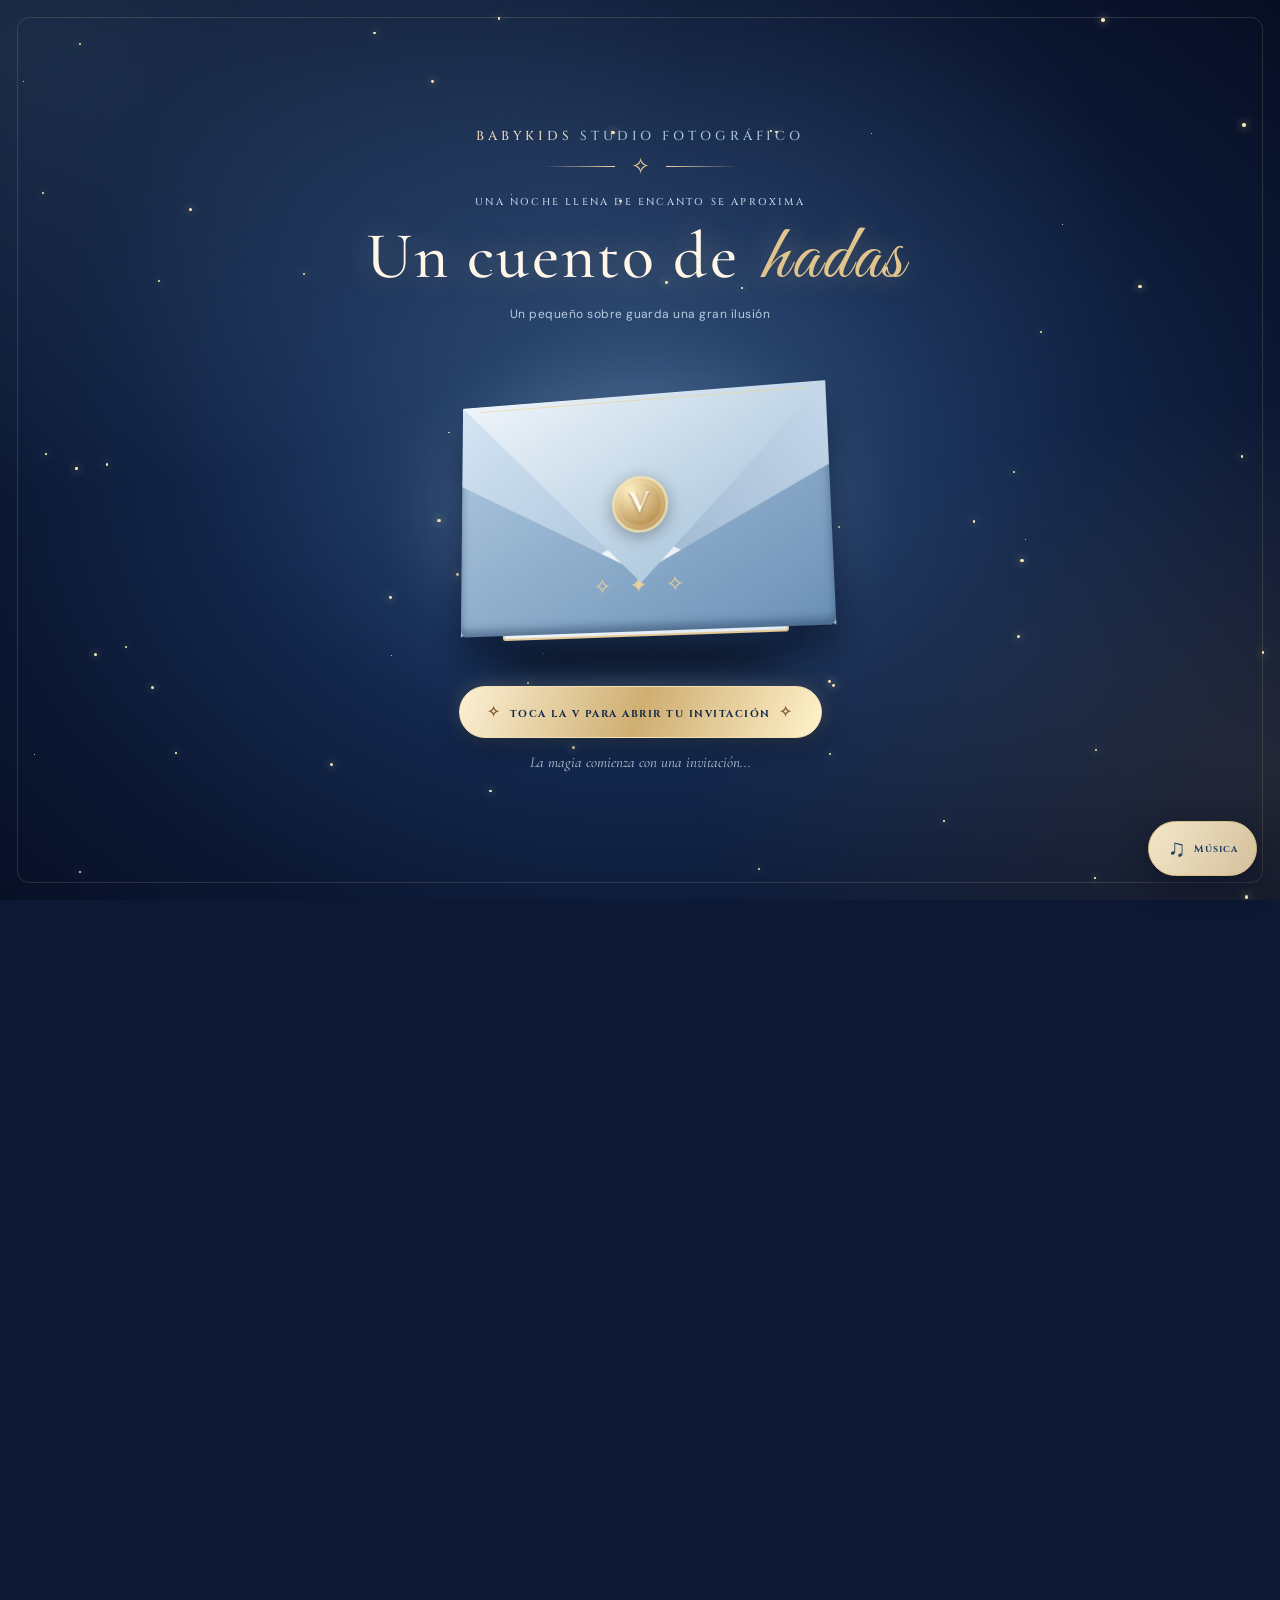
==== index.html @ 6354552c "Invitación XV Valentina" ====
<!doctype html>
<html lang="es">
<head>
  <meta charset="utf-8">
  <meta name="viewport" content="width=device-width, initial-scale=1, viewport-fit=cover">
  <meta name="theme-color" content="#10254a">
  <meta name="description" content="Valentina Arcos Solís celebra sus XV años el 30 de enero de 2027. Una noche de cuento de hadas en Mall del Sol, Salón Turquesa II.">
  <title>Valentina Arcos Solís | Mis XV años · BabyKids Studio Fotográfico</title>
  <meta property="og:type" content="website">
  <meta property="og:site_name" content="BabyKids Studio Fotográfico">
  <meta property="og:title" content="Valentina Arcos Solís · Mis XV años">
  <meta property="og:description" content="Había una vez... una noche de cuento. Sábado 30 de enero de 2027 · 20:00 · Salón Turquesa II.">
  <meta property="og:image" content="assets/img/preview-whatsapp.jpg">
  <meta name="twitter:card" content="summary_large_image">
  <link rel="preconnect" href="https://fonts.googleapis.com">
  <link rel="preconnect" href="https://fonts.gstatic.com" crossorigin>
  <link href="https://fonts.googleapis.com/css2?family=Cinzel:wght@400;500;600;700&family=DM+Sans:wght@400;500;600;700&family=Great+Vibes&family=Cormorant+Garamond:wght@400;500;600;700&display=swap" rel="stylesheet">
  <link rel="stylesheet" href="styles.css">
  <script>if('scrollRestoration' in history)history.scrollRestoration='manual';</script>
  <script defer src="config.js"></script>
  <script defer src="app.js"></script>
</head>
<body>
  <!-- ENTRADA: sobre tridimensional, centrado también en móvil -->
  <div class="gate" id="gate" role="region" aria-label="Sobre mágico de invitación de quince años">
    <div class="gate-aurora" aria-hidden="true"></div>
    <div class="gate-stars" id="gate-stars" aria-hidden="true"></div>
    <div class="gate-wrap">
      <p class="studio-label">BABYKIDS <span>STUDIO FOTOGRÁFICO</span></p>
      <div class="ornate-divider" aria-hidden="true"><i></i> ✧ <i></i></div>
      <p class="gate-intro">Una noche llena de encanto se aproxima</p>
      <h1 class="gate-heading">Un cuento de <em>hadas</em></h1>
      <p class="gate-description">Un pequeño sobre guarda una gran ilusión</p>
      <div class="envelope-stage" id="envelope-stage">
        <div class="envelope-glow" aria-hidden="true"></div>
        <div class="envelope-shell" id="envelope-shell">
          <div class="env-rear"></div>
          <div class="env-letter" aria-hidden="true"><span>UN SUEÑO POR VIVIR</span><strong>Valentina</strong><small>CON AMOR, PARA TI</small></div>
          <div class="env-wing env-wing-left"></div>
          <div class="env-wing env-wing-right"></div>
          <div class="env-pocket"></div>
          <div class="env-flap"></div>
          <button class="env-seal" id="open-seal" type="button" aria-label="Abrir la invitación tocando la letra V" title="Toca la V para abrir"><span>V</span></button>
        </div>
        <!-- Carta visual separada de las solapas: al abrir, sale POR FUERA y POR DELANTE del sobre. -->
        <div class="env-letter-flyout" aria-hidden="true">
          <span class="flyout-top">✧ &nbsp; UN SUEÑO POR VIVIR &nbsp; ✧</span>
          <strong>Valentina</strong>
          <small>CON AMOR, PARA TI</small>
          <i class="flyout-flourish" aria-hidden="true">♡ &nbsp; ✧ &nbsp; ♡</i>
        </div>
        <div class="envelope-arc" aria-hidden="true"></div>
      </div>
      <button id="open-envelope" class="open-cta" type="button"><span class="button-star">✧</span> TOCA LA V PARA ABRIR TU INVITACIÓN <span class="button-star">✧</span></button>
      <p class="gate-signature">La magia comienza con una invitación...</p>
    </div>
  </div>

  <div class="floating-sparkles" id="floating-sparkles" aria-hidden="true"></div>
  <button class="music-fab" id="music-toggle" aria-label="Activar música" aria-pressed="false"><span class="music-icon">♫</span><span id="music-text">Música</span></button>
  <audio id="music" loop preload="none" src="assets/audio/vals-cuento-de-hadas-original.mp3"></audio>

  <!-- INTERIOR: portada física 3D con capas, sombra y movimiento táctil -->
  <main class="main" id="main">
    <div class="main-bg-stars" aria-hidden="true"></div>
    <header class="topline"><span>♕ BABYKIDS STUDIO FOTOGRÁFICO</span><span>VALENTINA · MIS XV AÑOS ✧</span></header>
    <div class="storybook-scene">
      <section class="storybook" id="storybook" aria-label="Invitación tridimensional">
        <div class="book-front-frame"></div>
        <div class="book-depth depth-one"></div>
        <div class="book-depth depth-two"></div>
        <div class="book-content">
          <div class="book-corners" aria-hidden="true"><b>♡</b><b>♡</b><b>♡</b><b>♡</b></div>
          <div class="small-stars">✦ &nbsp; ✧ &nbsp; ✦</div>
          <p class="story-overline">CON MUCHA ALEGRÍA TE INVITO A CELEBRAR</p>
          <p class="story-script">Mis</p>
          <div class="fifteen"><span>XV</span></div>
          <p class="years">A Ñ O S</p>
          <div class="crystal-line"><i></i> ❖ <i></i></div>
          <h2 class="quince-name" id="name-heading">Valentina</h2>
          <p class="storybook-surname">ARCOS SOLÍS</p>
          <p class="story-quote">«Los sueños más bonitos se hacen realidad cuando los compartimos»</p>
          <div class="carriage-scene magical-carriage" aria-label="Carroza de cristal de cuento de hadas">
            <div class="carriage-halo" aria-hidden="true"></div>
            <img src="assets/img/carroza-cristal-3d.webp" alt="Carroza de cristal realista azul y dorada" class="carriage-art" width="1200" height="1200" fetchpriority="high">
            <span class="crystal-glimmer sparkle-one" aria-hidden="true">✧</span><span class="crystal-glimmer sparkle-two" aria-hidden="true">✦</span>
          </div>
          <div class="bottom-ribbon">UNA NOCHE PARA RECORDAR POR SIEMPRE</div>
        </div>
      </section>
      <p class="interaction-hint" aria-hidden="true">✧ Inclina suavemente la tarjeta para descubrir su brillo ✧</p>
    </div>


    <!-- Fotografía de referencia del material entregado por el organizador -->
    <section class="portrait-chapter reveal" aria-label="Presentación de Valentina">
      <div class="portrait-snow" aria-hidden="true"></div>
      <p class="portrait-intro">Había una vez...</p>
      <span class="portrait-overline">MIS XV AÑOS</span>
      <h2 id="portrait-name">Valentina</h2>
      <p id="portrait-surname" class="portrait-surname">ARCOS SOLÍS</p>
      <img class="portrait-photo" src="assets/img/escena-valentina.jpg" alt="Joven con vestido celeste frente a un castillo de cuento de hadas" loading="lazy">
      <p class="portrait-quote" id="message">Te invito a vivir conmigo una noche de cuento.</p>
      <p class="portrait-date">✧ &nbsp; 30 · 01 · 2027 &nbsp; ✧</p>
    </section>

    <section class="section-light countdown-light reveal" aria-labelledby="clock-title">
      <div class="glass-shoe-stage premium-object-stage" id="shoe-countdown-stage" aria-label="Zapatilla de cristal tridimensional">
        <span class="luxury-halo" aria-hidden="true"></span>
        <span class="shoe-motion"><img class="shoe-art luxury-object" src="assets/img/zapatilla-cuenta-3d.webp" alt="Zapatilla de cristal realista con reflejos y piedras preciosas" width="1200" height="1200" loading="lazy"></span>
        <span class="object-twinkle twinkle-a" aria-hidden="true">✦</span><span class="object-twinkle twinkle-b" aria-hidden="true">✧</span>
      </div>
      <p class="light-eyebrow">LA CUENTA REGRESIVA</p>
      <h2 id="clock-title" class="light-script">Faltan</h2>
      <div class="countdown-grid" role="timer" aria-label="Tiempo para la fiesta">
        <div><strong id="days">00</strong><small>DÍAS</small></div>
        <div><strong id="hours">00</strong><small>HORAS</small></div>
        <div><strong id="minutes">00</strong><small>MINUTOS</small></div>
        <div><strong id="seconds">00</strong><small>SEGUNDOS</small></div>
      </div>
      <div class="flourish" aria-hidden="true">────── ❈ ──────</div>
      <p id="countdown-date" class="date-line">SÁBADO 30 DE ENERO, 2027</p>
      <p id="countdown-message" class="serif-note">Como en todo cuento, cada segundo cuenta... hasta la gran noche.</p>
    </section>

    <section class="section-light location-section reveal" aria-labelledby="venue-title">
      <p class="light-eyebrow">LA GRAN NOCHE</p>
      <h2 id="venue-title" class="light-script">Lugar &amp; Hora</h2>
      <div class="flourish" aria-hidden="true">────── ❈ ──────</div>
      <div class="glass-card venue-card">
        <div class="venue-date"><span>SÁBADO</span><strong>30</strong><span>DE ENERO</span></div>
        <p class="venue-year">— DEL 2027 —</p>
        <p class="light-eyebrow">RECEPCIÓN</p>
        <div class="venue-time">◷ <span id="event-time">20:00</span></div>
        <p class="venue-place" id="place-name">Mall del Sol</p>
        <p class="venue-salon" id="venue-salon">SALÓN TURQUESA II</p>
        <p class="venue-instructions" id="venue-instructions">ⓘ &nbsp; Subir por los estacionamientos del restaurante Portela.</p>
        <div class="map-preview" aria-label="Ilustración de ubicación aproximada del centro comercial">
          <div class="map-lines" aria-hidden="true"></div>
          <span class="map-pin" aria-hidden="true">♕</span>
          <span class="map-text">MALL DEL SOL<br><small>Guayaquil, Ecuador</small></span>
          <small class="map-disclaimer">Ilustración de referencia; abre el mapa para navegar</small>
        </div>
        <a class="lux-button filled venue-map" id="map-link" href="https://www.google.com/maps/search/?api=1&query=Mall+del+Sol+Guayaquil+Ecuador" target="_blank" rel="noopener noreferrer">⌖ &nbsp; VER UBICACIÓN &nbsp; ↗</a>
      </div>
      <div class="venue-coach-stage premium-object-stage" id="venue-coach-stage">
        <span class="luxury-halo" aria-hidden="true"></span>
        <span class="coach-motion"><img class="carriage-display luxury-object" src="assets/img/carroza-cristal-3d.webp" alt="La misma carroza encantada de cristal azul y dorado que aparece al inicio" width="1200" height="1200" loading="lazy"></span>
        <span class="object-twinkle twinkle-a" aria-hidden="true">✧</span><span class="object-twinkle twinkle-b" aria-hidden="true">✦</span>
      </div>
    </section>

    <!-- Itinerario animado con apariciones al hacer scroll -->
    <section class="section-blue itinerary-section reveal" aria-labelledby="itinerary-title">
      <p class="light-eyebrow">UNA NOCHE INOLVIDABLE</p>
      <h2 id="itinerary-title" class="light-script">Itinerario</h2>
      <div class="flourish" aria-hidden="true">────── ❈ ──────</div>
      <p class="serif-note">Así viviremos la celebración de los XV años de Valentina.</p>
      <ol class="timeline" id="timeline" aria-label="Programa animado de la celebración">
        <li class="timeline-item"><span class="timeline-time">20:00</span><span class="timeline-node"></span><div><h3>Recepción de invitados</h3><p>Bienvenida en el Salón Turquesa II.</p></div></li>
        <li class="timeline-item"><span class="timeline-time">20:30</span><span class="timeline-node"></span><div><h3>Entrada de la quinceañera</h3><p>El momento más esperado de la noche.</p></div></li>
        <li class="timeline-item"><span class="timeline-time">21:00</span><span class="timeline-node"></span><div><h3>Vals &amp; brindis</h3><p>Acompáñanos a brindar por Valentina.</p></div></li>
        <li class="timeline-item"><span class="timeline-time">21:30</span><span class="timeline-node"></span><div><h3>Cena</h3><p>Un momento especial para compartir.</p></div></li>
        <li class="timeline-item"><span class="timeline-time">22:30 a 02:00</span><span class="timeline-node"></span><div><h3>¡A bailar!</h3><p>La pista queda abierta para todos.</p></div></li>
      </ol>
    </section>

    <section class="section-light attire-section reveal" aria-labelledby="dress-title">
      <p class="light-eyebrow">SUGERENCIA DE</p>
      <h2 id="dress-title" class="light-script">Código de Vestimenta</h2>
      <p class="attire-tag">FORMAL</p>
      <div class="flourish" aria-hidden="true">────── ❈ ──────</div>
      <p class="serif-note">Tu presencia hace aún más especial este día, por eso te pedimos vestir de manera formal.</p>
      <div class="dress-stage premium-object-stage" id="dress-stage">
        <span class="dress-floor" aria-hidden="true"></span>
        <div class="dress-motion"><img class="dress-illustration luxury-object" src="assets/img/vestimenta-real-3d.webp" alt="Cinco personas realistas con vestimenta formal; la quinceañera viste de celeste y los invitados de otros colores" width="1200" height="960" loading="lazy"></div>
        <span class="object-twinkle twinkle-a" aria-hidden="true">✧</span><span class="object-twinkle twinkle-b" aria-hidden="true">✦</span>
      </div>
      <div class="attire-columns">
        <div><strong>MUJERES</strong><p>Vestido largo o cóctel<br><small>(cualquier color)</small></p></div>
        <div><strong>QUINCEAÑERA</strong><p class="special">Vestido color celeste</p></div>
        <div><strong>HOMBRES</strong><p>Traje formal<br><small>(cualquier color)</small></p></div>
      </div>
      <p class="serif-note thanks">¡Gracias por ser parte de este momento tan especial!</p>
      <div class="color-dots" aria-hidden="true"><i></i><i></i><i></i><i></i><i class="selected"></i><i></i><i></i><i></i><i></i></div>
      <p class="reserved">El color celeste queda reservado para la quinceañera.</p>
    </section>

    <section class="section-blue gifts-section reveal" aria-labelledby="gift-title">
      <p class="light-eyebrow">REGALOS</p>
      <h2 id="gift-title" class="light-script">Lluvia de Sobres</h2>
      <div class="flourish" aria-hidden="true">────── ❈ ──────</div>
      <div class="envelopes-float premium-object-stage" id="gift-rain-stage" aria-label="Lluvia de sobres tridimensional animada">
        <span class="gift-glow" aria-hidden="true"></span>
        <div class="gift-rain-layer" id="gift-rain-layer" aria-hidden="true"></div>
        <div class="gift-main-float"><img class="gift-real-art luxury-object" src="assets/img/lluvia-sobres-3d.webp" alt="Sobres reales azul cristal y blanco con corazones de joyería" width="1200" height="1200" loading="lazy"></div>
        <span class="object-twinkle twinkle-a" aria-hidden="true">✦</span><span class="object-twinkle twinkle-b" aria-hidden="true">✧</span>
      </div>
      <p class="serif-note">Tu presencia es el mejor regalo. Si deseas tener un detalle con Valentina, puedes hacerlo en sobre cerrado la noche del evento.</p>
    </section>

    <section class="section-light rsvp-section reveal" id="confirmar" aria-labelledby="rsvp-title">
      <p class="light-eyebrow">CONFIRMAR</p>
      <h2 id="rsvp-title" class="light-script">Confirma tu asistencia</h2>
      <div class="flourish" aria-hidden="true">────── ❈ ──────</div>
      <p class="serif-note">Por favor confirma antes del <strong>1 de diciembre de 2026.</strong></p>
      <div class="crystal-form mirror-rsvp crystal-image-mirror" aria-label="Espejo de cristal con formulario de confirmación">
        
        <p class="rsvp-intro">¿Nos acompañas a celebrar los XV años de Valentina?</p>
        <p id="rsvp-cupo" class="cupo-label">Hemos reservado 1 cupo en su honor.</p>
        <div id="demo-notice" class="demo-notice">MODO DEMOSTRACIÓN: el formulario todavía no guarda respuestas en Google Sheets. Para activarlo, configura una hoja exclusiva para este evento.</div>
        <form id="rsvp-form" autocomplete="on" novalidate>
          <div class="form-group"><label for="guest-name">NOMBRE Y APELLIDO</label><input id="guest-name" name="guestName" autocomplete="name" placeholder="Tu nombre completo" maxlength="90" required></div>
          <div class="form-group"><label for="attendance">ASISTENCIA</label><select id="attendance" name="attendance" required><option value="">Selecciona una opción</option><option value="si">Sí, asistiré</option><option value="no">No podré asistir</option></select></div>
          <div class="form-group" id="count-field" hidden><label for="guest-count">NÚMERO DE ASISTENTES</label><select id="guest-count" name="guestCount"></select><small id="count-note">Solo los cupos indicados para esta invitación.</small></div>
          <div class="form-group"><label for="note">MENSAJE PARA VALENTINA <span class="optional">(OPCIONAL)</span></label><textarea id="note" maxlength="220" rows="3" placeholder="Escribe unas palabras para Valentina..."></textarea></div>
          <button type="submit" class="lux-button filled" id="send-rsvp">✧ &nbsp; PROBAR RESPUESTA EN EL ESPEJO &nbsp; ✧</button>
          <p id="form-feedback" class="feedback" role="status" aria-live="polite"></p>
        </form>
        <div id="rsvp-result" class="rsvp-result" hidden tabindex="-1"><span class="result-star">✧</span><h3 id="result-heading">¡Muchas gracias!</h3><p id="result-copy"></p></div>
        <p class="form-privacy">Los datos de confirmación serán utilizados únicamente para organizar esta celebración.</p>
      </div>
    </section>

    <footer class="xv-footer">
      <div class="final-shoe-stage premium-object-stage" id="final-shoe-stage">
        <span class="luxury-halo" aria-hidden="true"></span>
        <span class="final-shoe-motion"><img class="final-shoe-image luxury-object" src="assets/img/zapatilla-final-3d.webp" alt="Zapatilla final de cristal facetado con diamantes y brillos realistas" width="1200" height="1200" loading="lazy"></span>
        <span class="object-twinkle twinkle-a" aria-hidden="true">✧</span><span class="object-twinkle twinkle-b" aria-hidden="true">✦</span>
      </div>
      <p>Te espero para vivir juntos una noche de cuento.</p>
      <strong>Valentina</strong><small>MIS XV · 2027</small>
      <span>UNA CREACIÓN DE BABYKIDS STUDIO FOTOGRÁFICO</span>
    </footer>
  </main>
</body>
</html>
---- styles.css ----
:root{--night:#0c1834;--navy:#142749;--royal:#1d365c;--ice:#a5c8e1;--ivory:#fcf8ed;--gold:#e5c887;--muted-gold:#b89960;--shadow:0 25px 70px #0008;--ink:#f2f1ef;--sans:'DM Sans',Arial,sans-serif;--serif:'Cormorant Garamond',Georgia,serif;--royalfont:'Cinzel',Georgia,serif;--script:'Great Vibes',cursive}
*,*::before,*::after{box-sizing:border-box}html{scroll-behavior:smooth}body{margin:0;min-width:320px;background:var(--night);color:var(--ink);font-family:var(--sans);overflow-x:hidden;-webkit-tap-highlight-color:transparent}button,input,textarea,select{font:inherit}button{cursor:pointer}button:focus-visible,a:focus-visible,input:focus-visible,textarea:focus-visible,select:focus-visible{outline:3px solid #f3df9a;outline-offset:4px}[hidden]{display:none!important}body.locked{overflow:hidden}em{font-weight:400}h1,h2,h3,p{margin-top:0}
/* WORLD */
.gate{position:fixed;inset:0;z-index:1000;overflow:hidden;display:grid;place-items:center;isolation:isolate;background:radial-gradient(ellipse at 50% 53%,#264872 0%,#142a51 38%,#0b1732 73%,#070e23 100%);transition:opacity .8s ease,visibility .8s ease}.gate.gone{opacity:0;visibility:hidden;pointer-events:none}.gate-aurora{position:absolute;inset:-10%;pointer-events:none;background:radial-gradient(ellipse at 10% 12%,#80bdf52a,transparent 34%),radial-gradient(ellipse at 92% 79%,#edc7851c,transparent 30%),radial-gradient(ellipse at 49% 35%,#97bee022,transparent 46%);animation:aurora 14s ease-in-out infinite alternate}@keyframes aurora{to{transform:translate(2%,-2%) scale(1.07)}}.gate-stars{position:absolute;inset:0;pointer-events:none}.gate-stars span{position:absolute;background:#f8e7b5;border-radius:50%;box-shadow:0 0 8px #ffeda7;animation:twinkle var(--spd) ease-in-out infinite alternate}.gate::after{content:'';position:absolute;inset:17px;border:1px solid #e9d59f26;border-radius:12px;pointer-events:none}.gate-wrap{width:min(100%,750px);height:100%;max-height:950px;display:flex;flex-direction:column;align-items:center;justify-content:center;text-align:center;position:relative;z-index:2;padding:28px 22px 30px}.studio-label{font:500 clamp(10px,1.5vw,13px) var(--royalfont);letter-spacing:.3em;color:#e5d8bb;margin:0 0 8px}.studio-label span{color:#acc7d8}.ornate-divider{display:flex;align-items:center;justify-content:center;gap:16px;color:#e9ce8f;font:23px var(--serif);width:100%;max-width:310px}.ornate-divider i,.crystal-line i{display:block;width:72px;height:1px;background:linear-gradient(90deg,transparent,#f2d8a3)}.ornate-divider i:last-child,.crystal-line i:last-child{transform:scaleX(-1)}.gate-intro{font:500 10px var(--royalfont);letter-spacing:.22em;color:#c8d9eb;text-transform:uppercase;margin:14px 0 8px}.gate-heading{font:500 clamp(38px,7.3vw,66px)/1.2 var(--serif);color:#fff6e7;letter-spacing:.035em;text-shadow:0 0 30px #e9c98e59;margin:0}.gate-heading em{color:#e0c58e;font:normal clamp(53px,8.2vw,78px)/.8 var(--script);padding:0 7px}.gate-description{font:400 12px var(--sans);color:#b8cbde;margin:10px 0 7px;letter-spacing:.04em}.envelope-stage{position:relative;width:min(88vw,450px);height:clamp(220px,39vh,355px);perspective:1200px;display:grid;place-items:center;flex:0 0 auto;transform-style:preserve-3d;margin:6px 0 0}.envelope-glow{position:absolute;inset:16% 8%;background:#c5dcff36;filter:blur(40px);border-radius:50%}.envelope-shell{width:min(82vw,378px);height:calc(min(82vw,378px)*.64);max-height:240px;position:relative;transform-style:preserve-3d;transform:rotateX(10deg) rotateY(-13deg) rotateZ(-1deg);filter:drop-shadow(0 27px 18px #01091c88);transition:transform .95s cubic-bezier(.2,.7,.22,1);z-index:2}.envelope-shell>*{position:absolute;inset:0}.env-rear{background:linear-gradient(145deg,#e1ebf6 0%,#aac3db 45%,#698aad 100%);border:2px solid #e6d7b2;border-radius:7px;box-shadow:inset 0 0 0 8px #ffffff38}.env-wing{z-index:4}.env-wing-left{clip-path:polygon(0 0,55% 54%,0 100%);background:linear-gradient(140deg,#d4e5f3,#91aecc)}.env-wing-right{clip-path:polygon(100% 0,45% 54%,100% 100%);background:linear-gradient(230deg,#c6d8ea,#819fbf)}.env-pocket{z-index:5;clip-path:polygon(0 35%,50% 76%,100% 35%,100% 100%,0 100%);border-radius:0 0 7px 7px;background:linear-gradient(150deg,#b3cce1,#6c91b7);box-shadow:inset 0 -6px 9px #152e4c6c}.env-pocket::after{content:'✧  ✦  ✧';position:absolute;bottom:13%;left:0;right:0;color:#e7d19c;font-size:22px;letter-spacing:.3em}.env-flap{z-index:7;clip-path:polygon(0 0,100% 0,50% 80%);background:linear-gradient(150deg,#eff5fa,#b3cce0 65%,#86a8c7);transform-origin:50% 0;backface-visibility:visible;transition:transform .9s cubic-bezier(.23,.62,.32,.99);filter:drop-shadow(0 3px 4px #0003)}.env-flap::after{content:'';position:absolute;left:5%;right:5%;top:5px;bottom:24%;clip-path:polygon(0 0,100% 0,50% 78%);border:1px solid #ecd497;opacity:.7}.env-letter{z-index:3;left:12%;right:12%;top:8%;height:94%;border:2px solid #e7c995;border-radius:3px;background:linear-gradient(150deg,#fffefa,#dfeaf5);color:#20426b;display:flex;flex-direction:column;justify-content:center;align-items:center;gap:8px;padding:15px 8px;box-shadow:0 6px 16px #152b4960;transition:transform 1.25s cubic-bezier(.19,.82,.29,1) .4s}.env-letter span,.env-letter small{font:600 9px var(--royalfont);letter-spacing:.17em}.env-letter strong{font:normal clamp(31px,8vw,49px) var(--script);color:#51779c}.env-seal{z-index:9;inset:auto;top:47%;left:50%;width:57px;height:57px;transform:translate(-50%,-50%) translateZ(8px);display:grid;place-items:center;background:radial-gradient(circle at 32% 24%,#ffefc4,#bb9455 70%,#8d693f);border:2px solid #f7e7b5;border-radius:50%;box-shadow:0 4px 17px #0005,inset 0 0 0 5px #fff2cb38;color:#fff7e0;font:35px var(--serif);transition:opacity .4s,transform .55s}.envelope-arc{position:absolute;bottom:15px;width:64%;height:26px;border-radius:50%;background:#0008;filter:blur(12px);z-index:0}.gate.opening .env-flap{transform:rotateX(180deg)}.gate.opening .env-seal{opacity:0;transform:translate(-50%,-65%) scale(.55)}.gate.opening .env-letter{transform:translateY(-61%) translateZ(66px) rotateX(-7deg)}.gate.opening .envelope-shell{transform:rotateX(-4deg) rotateY(9deg) rotateZ(0deg) scale(1.04)}.open-cta{border:1px solid #f3e1b4;color:#0f2646;background:linear-gradient(110deg,#fcf1d4,#cfae72,#fff2cb);font:700 10px var(--royalfont);letter-spacing:.15em;min-height:52px;padding:14px 23px;border-radius:40px;box-shadow:0 9px 23px #030b1d7c,0 0 20px #ffe3a63a;transition:transform .25s,box-shadow .25s;z-index:3}.open-cta:hover{transform:translateY(-3px);box-shadow:0 14px 26px #0008}.open-cta:disabled{opacity:.7;cursor:default}.button-star{margin:0 4px;color:#886438;font-size:15px}.gate-signature{color:#bdcbd6;font:italic 15px var(--serif);margin:15px 0 0}.gate.opening .open-cta{opacity:.2;pointer-events:none}
/* MAIN AND 3D COVER */
.main{position:relative;overflow:hidden;max-width:1000px;margin:0 auto;min-height:100vh;background:radial-gradient(ellipse at 50% 14%,#284978 0%,#182f56 29%,#0a1934 75%);box-shadow:0 0 100px #0008;opacity:0;transform:translateY(45px);transition:opacity .8s,transform 1.15s cubic-bezier(.15,.8,.26,1)}body.invitation-open .main{opacity:1;transform:translateY(0)}.main-bg-stars{position:absolute;inset:0;pointer-events:none;opacity:.28;background-image:radial-gradient(#f3e9b8 1px,transparent 1px),radial-gradient(#9cbde3 1px,transparent 1px);background-size:73px 69px,111px 103px;background-position:10px 17px,45px 33px}.topline{position:relative;z-index:3;display:flex;justify-content:space-between;align-items:center;padding:21px 32px;border-bottom:1px solid #efdbab35;color:#d4cfbf;font:500 9px var(--royalfont);letter-spacing:.13em;gap:10px}.storybook-scene{position:relative;min-height:750px;padding:40px 20px 30px;display:flex;align-items:center;flex-direction:column;perspective:1700px;isolation:isolate}.storybook-scene::before{content:'';position:absolute;top:0;left:0;right:0;height:390px;background:url('assets/img/palacio.svg') center top/100% auto no-repeat;opacity:.28;pointer-events:none}.storybook-scene::after{content:'';position:absolute;z-index:-1;width:min(85%,520px);height:540px;top:70px;left:50%;transform:translateX(-50%);background:#a7d6ff1c;filter:blur(72px);border-radius:50%}.storybook{width:min(100%,530px);height:auto;min-height:650px;position:relative;transform-style:preserve-3d;transform:rotateX(7deg) rotateY(-9deg) translateY(38px) scale(.95);opacity:0;filter:drop-shadow(20px 32px 20px #0009);transition:transform 1.25s cubic-bezier(.17,.8,.23,1),opacity .7s,filter .3s;will-change:transform}body.invitation-open .storybook{transform:rotateX(1deg) rotateY(0) translateY(0) scale(1);opacity:1}.book-depth{position:absolute;inset:12px -9px -13px 9px;border-radius:200px 200px 12px 12px / 90px 90px 12px 12px;background:#8f6f4b;border:2px solid #cfaf79;transform:translateZ(-15px)}.depth-two{inset:17px -15px -20px 16px;background:#243854;border:2px solid #dac89b;transform:translateZ(-28px)}.book-front-frame{position:absolute;inset:-9px;border-radius:210px 210px 12px 12px / 85px 85px 12px 12px;border:3px solid #d4b575;background:linear-gradient(135deg,#ead8aa,#86633a,#fff3c5);box-shadow:inset 0 0 0 3px #fff6dc;transform:translateZ(-3px)}.book-content{height:100%;min-height:650px;border-radius:210px 210px 10px 10px / 85px 85px 10px 10px;overflow:hidden;position:relative;border:2px solid #f2db9c;padding:50px 25px 15px;background:radial-gradient(ellipse at 50% 24%,#e9f6fe 0%,#c9dfee 20%,#8bb5d5 53%,#4c779e 100%);display:flex;align-items:center;flex-direction:column;transform:translateZ(10px);box-shadow:inset 0 0 60px #e9f7ff5e,inset 0 0 0 10px #cde0ed47}.book-content::before{content:'';pointer-events:none;position:absolute;inset:13px;border:1px solid #fcf2d7;border-radius:200px 200px 5px 5px / 80px 80px 5px 5px;z-index:3}.book-content::after{content:'';position:absolute;inset:0;pointer-events:none;background:linear-gradient(110deg,#ffffff60 0%,transparent 21%,transparent 66%,#ffffff2a 78%,transparent 88%);mix-blend-mode:screen;z-index:7}.book-corners b{position:absolute;z-index:3;color:#f8e3b4;font:36px var(--serif);opacity:.9}.book-corners b:nth-child(1){top:100px;left:23px}.book-corners b:nth-child(2){top:100px;right:23px;transform:scaleX(-1)}.book-corners b:nth-child(3){bottom:20px;left:23px;transform:scaleY(-1)}.book-corners b:nth-child(4){bottom:20px;right:23px;transform:scale(-1)}.small-stars{color:#a77b46;font-size:18px;letter-spacing:.3em;margin-top:0}.story-overline{color:#405975;font:700 9px var(--royalfont);text-align:center;letter-spacing:.17em;margin:15px 0 0;max-width:340px}.story-script{font:normal 54px var(--script);color:#3c688c;line-height:1;margin:9px 0 -5px}.fifteen{color:#fff9de;font:500 clamp(91px,17vw,125px)/.94 var(--royalfont);text-shadow:0 2px 1px #6689ad,0 4px 0 #c8a76f,0 9px 12px #1f3e65a0;margin:0}.years{font:600 15px var(--royalfont);letter-spacing:.65em;color:#315a7e;margin:0 0 3px;padding-left:.5em}.crystal-line{display:flex;justify-content:center;align-items:center;gap:12px;color:#d8ac68;font:21px var(--serif)}.crystal-line i{width:45px;background:linear-gradient(90deg,transparent,#d9b671)}.quince-name{font:normal clamp(64px,12vw,86px)/1.1 var(--script);color:#fffaf0;text-shadow:0 3px 3px #4d7493,0 6px 15px #1d3a61b7;margin:6px 0 0;z-index:2}.story-quote{font:italic 18px/1.2 var(--serif);color:#193e60;text-align:center;margin:0;max-width:350px;z-index:2}.carriage-scene{width:min(100%,400px);height:205px;position:relative;margin:-10px auto 0}.carriage-halo{position:absolute;inset:30px 30px;background:#f5faff70;border-radius:50%;filter:blur(34px)}.carriage-art{position:relative;width:100%;height:100%;object-fit:contain;filter:drop-shadow(0 8px 5px #1c446b66);transform:translateZ(40px);animation:coachfloat 6s ease-in-out infinite}@keyframes coachfloat{50%{transform:translateY(-7px) translateZ(40px)}}.bottom-ribbon{z-index:4;color:#e6ddb9;font:600 9px var(--royalfont);letter-spacing:.16em;margin:0;padding:8px 25px;background:#183b64a8;border:1px solid #f3dcb574;border-radius:40px;text-align:center}.interaction-hint{margin:43px 10px 0;text-align:center;color:#b2c9d9;font:italic 16px var(--serif)}
/* Sections */
.chapter{position:relative;text-align:center;margin:0 35px 28px;padding:57px 48px;isolation:isolate}.chapter::before{content:'';position:absolute;inset:0;z-index:-1;border:1px solid #d1b78390;border-radius:190px 190px 12px 12px / 55px 55px 12px 12px;background:radial-gradient(ellipse at 40% 20%,#fffef6,#f8f2e7 78%,#e4e6e9);box-shadow:0 24px 58px #0005,inset 0 0 0 9px #b8cbd43a}.chapter::after{content:'';pointer-events:none;position:absolute;inset:9px;border:1px solid #cfb1788c;border-radius:185px 185px 8px 8px / 54px 54px 8px 8px;z-index:-1}.section-ornament{font:20px var(--serif);color:#b78d50;letter-spacing:.35em;margin:0 0 17px}.chapter-overline{display:block;color:#6b7590;font:600 10px var(--royalfont);letter-spacing:.15em}.chapter h2{font:600 clamp(35px,6vw,50px)/1.15 var(--serif);color:#254366;margin:9px 0 15px}.chapter h2 em{font:normal clamp(49px,7.5vw,66px)/.8 var(--script);color:#9b7447;padding:0 4px}.chapter-welcome>p{color:#51647a;font:20px/1.6 var(--serif);max-width:600px;margin:0 auto}.slipper{display:block;width:165px;height:100px;margin:10px auto -10px;object-fit:contain;filter:drop-shadow(0 8px 9px #7597c55a)}.event-details{padding:53px 52px 42px}.details-grid{display:grid;grid-template-columns:1fr 1fr;gap:14px;margin:26px 0 14px}.raised-card{background:linear-gradient(145deg,#fffdfa,#e5edf3);border:1px solid #cfbd9e;box-shadow:0 8px 18px #16375a1b,inset 0 0 0 2px #fff6db;border-radius:12px;transform:translateZ(20px);transition:transform .35s}.raised-card:hover{transform:translateY(-3px) translateZ(24px)}.detail-card{display:flex;flex-direction:column;align-items:center;padding:23px 9px;min-height:157px}.detail-symbol{display:block;font:32px var(--serif);color:#ab884e;margin-bottom:4px}.detail-label{display:block;font:600 9px var(--royalfont);letter-spacing:.14em;color:#7492a8;margin-bottom:9px}.detail-card strong{font:600 clamp(20px,2.5vw,24px)/1.1 var(--serif);color:#254365}.place-card{display:flex;align-items:center;justify-content:center;gap:15px;text-align:left;padding:18px 25px;margin-bottom:16px}.place-card .detail-symbol{font-size:36px}.place-card strong{display:block;font:600 24px var(--serif);color:#254365}.place-card small{display:block;font:12px/1.6 var(--sans);color:#6c8092}.lux-button{display:flex;align-items:center;justify-content:center;text-decoration:none;border-radius:60px;padding:16px 24px;min-height:54px;font:600 10px var(--royalfont);letter-spacing:.15em;transition:transform .25s,background .25s;color:#1c3552}.lux-button:active{transform:scale(.99)}.lux-button.outline{border:1px solid #b68e55;background:#ecf2f6}.lux-button.outline:not(.is-disabled):hover{background:#e2edf4;transform:translateY(-2px)}.lux-button.is-disabled{opacity:.53;cursor:not-allowed}.detail-dress{font:italic 19px var(--serif);color:#67778b;margin:20px 0 0}.detail-dress span{color:#ab8b53}.detail-dress strong{font-weight:600;color:#31587b}
.clock-section{position:relative;text-align:center;margin:34px 35px 31px;padding:50px 24px 46px;background:linear-gradient(140deg,#24416c,#0f2649 75%);border:2px solid #b69762;border-radius:16px;box-shadow:0 18px 45px #0007;overflow:hidden}.clock-section::before{content:'';position:absolute;inset:10px;border:1px solid #cfb58478;border-radius:8px;pointer-events:none}.clock-section::after{content:'';position:absolute;inset:0;background:radial-gradient(circle at 4% 3%,#e5bd7240,transparent 30%),radial-gradient(circle at 96% 96%,#9bb9d232,transparent 35%);pointer-events:none}.clock-decoration{font-size:17px;color:#b9b2a2;letter-spacing:.5em;margin-bottom:10px}.clock-section .chapter-overline{color:#bfcbd8}.clock-section h2{font:600 clamp(30px,4vw,41px) var(--serif);color:#fff7e4;margin:12px 0 20px}.clock-grid{display:grid;grid-template-columns:repeat(4,1fr);gap:10px;max-width:580px;margin:0 auto}.clock-unit{border:1px solid #d7c19380;border-radius:11px;background:#ffffff0b;box-shadow:inset 0 0 22px #fff7d50b;padding:15px 2px 14px}.clock-unit strong{display:block;font:600 clamp(31px,6vw,57px)/1 var(--serif);color:#fff5d8;font-variant-numeric:tabular-nums}.clock-unit small{display:block;color:#c4cfe0;font:600 9px var(--royalfont);letter-spacing:.12em;margin-top:8px}.clock-section p{color:#bbcade;font:italic 16px var(--serif);margin:19px 0 0}.clock-border{pointer-events:none;position:absolute;inset:25px;border-radius:100%;box-shadow:0 0 40px #e7c4840e}
.rsvp-chapter{padding:53px 55px 35px}.rsvp-lead{font:italic 20px var(--serif);color:#57708a;max-width:400px;margin:0 auto 15px}.demo-notice{border:1px solid #a8bfd0;background:#e8f0f5;color:#335a78;border-radius:8px;padding:12px 15px;font:12px/1.6 var(--sans);margin:15px auto 18px;max-width:500px}.rsvp-form{text-align:left;max-width:510px;margin:0 auto}.form-group{display:flex;flex-direction:column;gap:7px;margin-bottom:16px}.form-group label{font:600 11px var(--sans);letter-spacing:.02em;color:#51677d}.form-group small{color:#88949f;font:11px var(--sans)}.form-group input,.form-group select,.form-group textarea{width:100%;border:1px solid #c5d0d8;background:#fffefb;color:#233e60;border-radius:9px;padding:13px 14px;font:14px var(--sans);min-height:47px;box-shadow:inset 0 1px 4px #7799aa0b}.form-group input::placeholder,.form-group textarea::placeholder{color:#8ca1b0}.form-group textarea{resize:vertical;min-height:82px}.form-group select{appearance:auto}.optional{color:#7d91a3;font-weight:400}.two-fields{display:grid;grid-template-columns:1fr 1fr;gap:14px}.guests-total{display:flex;align-items:center;gap:8px;flex-wrap:wrap;background:#e7eef4;border-radius:9px;border:1px solid #ccdae5;padding:12px 15px;color:#3c5f81;font:13px var(--sans);margin:0 0 18px}.guests-total small{margin-left:auto;color:#687f96;font:10px var(--sans)}.guests-total.invalid{border-color:#d56c69;background:#ffeeed;color:#ac3434}.lux-button.filled{width:100%;background:linear-gradient(95deg,#274769,#385f83,#1d3858);border:1px solid #b9a073;color:#fff4da;box-shadow:0 7px 20px #102e4a32}.lux-button.filled:hover{transform:translateY(-2px);background:#254365}.lux-button.filled:disabled{opacity:.5;cursor:wait}.feedback{margin:12px 0 0;text-align:center;font:13px/1.6 var(--sans);color:#546c85;min-height:15px}.feedback.error{color:#ba3638}.feedback.success{color:#196949}.form-privacy{font:11px/1.6 var(--sans);color:#6e8295;margin:23px 0 0}.rsvp-result{border:1px solid #ccb57f;background:#eaf2f5;padding:28px 20px;border-radius:14px;margin:10px auto;max-width:500px;color:#29496a}.result-star{display:block;font-size:37px;color:#b7985f}.rsvp-result h3{font:600 38px var(--serif);margin:0 0 10px}.rsvp-result p{font:17px/1.5 var(--serif)}.result-foot{font-style:italic!important;color:#886e56}.footer{text-align:center;padding:55px 22px 50px;color:#becede;position:relative}.footer-script{font:normal clamp(32px,7vw,55px) var(--script);color:#e8d4a8;margin:0 0 15px}.footer .ornate-divider{margin:0 auto 16px}.footer small{display:block;font:600 9px/2 var(--royalfont);letter-spacing:.14em}.footer .footer-note{font:italic 11px var(--serif);color:#879db7;letter-spacing:0;margin-top:15px}
.music-fab{position:fixed;bottom:24px;right:23px;z-index:1101;display:flex;align-items:center;gap:8px;padding:12px 18px;border-radius:80px;border:1px solid #d8be83;background:linear-gradient(120deg,#f3e7c9,#d4c09c);color:#244263;box-shadow:0 9px 30px #020c1e7f;font:700 10px var(--royalfont);letter-spacing:.08em;transition:transform .25s}.music-fab:hover{transform:translateY(-2px)}.music-icon{font:24px var(--serif)}.music-fab[aria-pressed=true]{background:linear-gradient(120deg,#315579,#193a61);color:#fff1cf}.floating-sparkles{position:fixed;inset:0;z-index:1200;pointer-events:none;overflow:hidden}.flying{position:absolute;left:var(--x);top:var(--y);font-family:var(--serif);color:#fff0c8;text-shadow:0 0 16px #f4ce84;animation:fly var(--d) ease-out forwards;animation-delay:var(--delay)}@keyframes fly{0%{opacity:0;transform:translate(0,40px) scale(.5) rotate(-10deg)}15%{opacity:1}80%{opacity:1}100%{opacity:0;transform:translate(var(--dx),-190px) scale(1.3) rotate(120deg)}}@keyframes twinkle{from{opacity:.25;transform:scale(.8)}to{opacity:.85;transform:scale(1.5)}}
@media(max-width:680px){.topline{padding:14px 13px;font-size:7px;letter-spacing:.04em}.storybook-scene{min-height:unset;padding:36px 26px 25px}.storybook{width:min(100%,450px);min-height:0;transform:rotateX(10deg) rotateY(-11deg) translateY(38px) scale(.93);filter:drop-shadow(13px 22px 13px #0009)}.book-content{min-height:600px;padding:40px 16px 14px}.book-front-frame{inset:-8px}.small-stars{font-size:16px}.story-overline{font-size:8px;margin-top:15px}.story-script{font-size:47px;margin-top:10px}.fifteen{font-size:clamp(76px,22vw,111px)}.years{font-size:12px}.quince-name{font-size:clamp(58px,17vw,74px)}.story-quote{font-size:16px}.carriage-scene{height:185px}.bottom-ribbon{font-size:8px;padding:8px 12px}.interaction-hint{margin:36px 0 0}.chapter{margin:0 14px 21px;padding:42px 23px}.chapter::before,.chapter::after{border-radius:130px 130px 12px 12px / 55px 55px 12px 12px}.chapter-overline{font-size:9px}.chapter h2{font-size:38px}.chapter h2 em{font-size:52px}.chapter-welcome>p{font-size:18px}.event-details{padding:43px 25px}.detail-card{min-height:142px;padding:20px 7px}.detail-card strong{font-size:19px}.place-card{padding:17px;gap:9px}.place-card strong{font-size:22px}.clock-section{margin:25px 14px;padding:42px 13px 40px}.clock-unit{padding:12px 1px}.clock-grid{gap:6px}.rsvp-chapter{padding:43px 24px 30px}.form-privacy{font-size:10px}.music-fab{bottom:13px;right:13px;padding:10px 13px;font-size:9px}.gate-wrap{padding:20px 10px}.gate::after{inset:10px}.gate-intro{font-size:9px;margin-top:10px}.gate-heading{font-size:44px}.gate-heading em{font-size:59px}.gate-description{font-size:11px}.envelope-stage{height:clamp(215px,37vh,316px);width:100%}.envelope-shell{width:min(82vw,360px);height:calc(min(82vw,360px)*.64)}.gate-signature{font-size:14px}}
@media(max-width:390px){.gate-wrap{padding:10px}.gate-heading{font-size:37px}.gate-heading em{font-size:52px}.envelope-stage{height:clamp(200px,35vh,280px)}.storybook-scene{padding:34px 27px}.book-content{min-height:565px;padding:39px 13px 13px}.story-overline{font-size:7px}.carriage-scene{height:156px}.bottom-ribbon{font-size:7px}.clock-unit small{font-size:8px}.details-grid{gap:8px}.detail-card strong{font-size:16px}}
@media(max-height:680px){.gate-stars,.gate-description{display:none}.gate-wrap{padding:10px}.envelope-stage{height:clamp(185px,36vh,250px)}.gate-heading{margin:0;font-size:38px}.gate-heading em{font-size:55px}.gate-intro{margin:5px 0}.open-cta{min-height:43px;padding:8px 15px}.gate-signature{margin:5px 0 0}}
@media(prefers-reduced-motion:reduce){*,*::before,*::after{animation-duration:.001ms!important;transition-duration:.001ms!important;scroll-behavior:auto!important}.main{opacity:1;transform:none}}

/* =========================================================
   BABYKIDS · VALENTINA ARCOS SOLÍS · XV REAL · 2027
   Complementos originales, responsive y con transición 3D
   ========================================================= */
:root{--xvblue:#213f6c;--xvsoft:#eaf3fd;--xvline:#c8d8ea;--xvsilver:#8fa8c2}
.main{background:#f6faff;color:#243e63}
.main-bg-stars{position:absolute;inset:0;background-image:radial-gradient(#b5cbe9 1px,transparent 1px);opacity:.2;pointer-events:none}
.topline{background:#10274f;color:#dce9ff;border-bottom:1px solid #e6d5ab44}
.storybook-scene{background:radial-gradient(ellipse at 50% 18%,#244677,#0d1c3a 77%);color:#f6eacb}
.storybook-surname{font:500 11px var(--royalfont);letter-spacing:.3em;color:#597a9a;margin:-3px 0 13px}
.portrait-chapter{position:relative;overflow:hidden;min-height:780px;text-align:center;display:flex;align-items:center;flex-direction:column;justify-content:flex-start;padding:65px 25px 28px;background:radial-gradient(circle at 50% 12%,#1e477a,#0d1c3b 71%);color:#fff;isolation:isolate}
.portrait-chapter:before{content:'';position:absolute;inset:0;z-index:-1;pointer-events:none;opacity:.7;background-image:radial-gradient(circle,#fff9dc 1.4px,transparent 2px),radial-gradient(circle,#aec9e4 1px,transparent 2px);background-size:47px 54px,73px 79px;background-position:13px 3px,25px 36px;mask-image:linear-gradient(#000,transparent 47%)}
.portrait-chapter:after{content:'';position:absolute;inset:auto 0 0;height:140px;z-index:1;background:linear-gradient(0deg,#eff6ff,transparent);pointer-events:none}
.portrait-intro{font:italic clamp(21px,3vw,30px) var(--serif);color:#e1e8f8;margin:0 0 14px}.portrait-overline{font:400 15px var(--royalfont);letter-spacing:.52em;color:#edf4ff}.portrait-chapter h2{position:relative;z-index:2;font:normal clamp(88px,18vw,150px)/1.3 var(--script);margin:3px auto -9px;color:#fff;text-shadow:0 4px 22px #4a74b3}.portrait-surname{position:relative;z-index:2;font:400 clamp(11px,2.8vw,17px) var(--royalfont);letter-spacing:.42em;color:#d2e1fa;margin:5px 0 18px}.portrait-photo{position:relative;width:min(100%,670px);max-height:480px;object-fit:cover;object-position:center 48%;box-shadow:0 0 95px #78b6fa50;border-radius:46% 46% 12px 12px / 8% 8% 12px 12px;border:2px solid #dce6ef60;filter:saturate(.98)}.portrait-quote{position:relative;z-index:3;font:italic clamp(23px,4.5vw,34px)/1.4 var(--serif);margin:-4px 0 10px;max-width:660px;text-shadow:0 2px 10px #112b4b}.portrait-date{position:relative;z-index:3;font:14px var(--royalfont);letter-spacing:.45em;color:#dce9f9;margin:4px 0 0}.portrait-snow{pointer-events:none;position:absolute;inset:0;opacity:.9;background-image:radial-gradient(circle,#fff 1px,transparent 2px);background-size:32px 39px;animation:starry 20s linear infinite;mask-image:linear-gradient(#000 0%,transparent 20%,transparent 76%,#000 100%)}@keyframes starry{to{background-position:60px 150px}}
.section-light,.section-blue{position:relative;overflow:hidden;padding:84px clamp(20px,7vw,80px);text-align:center;isolation:isolate;background:#f8fbff;color:var(--xvblue)}.section-light:before,.section-blue:before{content:'❦';position:absolute;top:-18px;left:-8px;font:100px var(--serif);color:#bed2e4;opacity:.55;transform:rotate(45deg)}.section-light:after,.section-blue:after{content:'❦';position:absolute;top:-18px;right:-8px;font:100px var(--serif);color:#bed2e4;opacity:.55;transform:rotate(-45deg) scaleX(-1)}.section-blue{background:radial-gradient(circle at 0 0,#dcecff,#e7f0fd 48%,#eff6ff);color:#233f68}.light-eyebrow{font:500 12px var(--royalfont);letter-spacing:.36em;color:#8197b1;margin:0 0 8px}.light-script{font:normal clamp(57px,10vw,88px)/1.18 var(--script);color:#223f6d;margin:0 auto 8px;font-weight:400}.flourish{font:21px var(--serif);color:#91a9c2;letter-spacing:.1em;margin:8px auto 27px;white-space:nowrap}.serif-note{font:italic clamp(21px,3.6vw,28px)/1.56 var(--serif);color:#627692;max-width:650px;margin:17px auto 26px}.shoe-art{display:block;width:min(64%,290px);height:180px;object-fit:contain;margin:0 auto 20px;filter:drop-shadow(0 15px 12px #92b2ce45)}.countdown-grid{display:grid;grid-template-columns:repeat(4,minmax(0,1fr));gap:14px;max-width:665px;margin:33px auto 38px}.countdown-grid>div{min-width:0;border:1px solid #f4f8ff;border-radius:24px;padding:22px 4px;background:linear-gradient(145deg,#fff,#edf5fc);box-shadow:0 15px 35px #5e83aa20}.countdown-grid strong{display:block;font:500 clamp(37px,8vw,65px) var(--serif);font-variant-numeric:tabular-nums;line-height:1.1}.countdown-grid small{font:500 10px var(--royalfont);color:#8a9eaf;letter-spacing:.22em}.date-line{font:500 clamp(13px,2.2vw,19px) var(--royalfont);letter-spacing:.22em;margin:7px 0 9px}
.glass-card{background:#ffffffbd;backdrop-filter:blur(6px);border:2px solid white;border-radius:29px;box-shadow:0 20px 50px #7293b421;padding:50px clamp(20px,5vw,55px)}.venue-card{margin:38px auto 6px;max-width:730px}.venue-date{display:flex;align-items:center;justify-content:center;gap:25px;color:#25446f}.venue-date span{font:500 17px var(--royalfont);letter-spacing:.13em}.venue-date strong{font:500 clamp(76px,14vw,130px)/1 var(--serif)}.venue-year{font:600 20px var(--royalfont);letter-spacing:.33em;color:#5d7797;margin:0 auto 40px}.venue-time{font:500 54px var(--serif);margin:12px 0;color:#244469}.venue-place{font:500 34px var(--serif);margin:5px auto}.venue-salon{font:500 18px var(--royalfont);letter-spacing:.27em;color:#5c83ac;margin:9px auto 24px}.venue-instructions{background:#e5effa;padding:22px 18px;border-radius:16px;font:15px/1.5 var(--sans);color:#4b6f98}.map-preview{height:290px;position:relative;border-radius:16px;overflow:hidden;margin:25px auto;border:1px solid #d4e1ed;background:linear-gradient(135deg,#e4edf7,#cbddec);display:grid;place-items:center}.map-lines{position:absolute;inset:-40%;opacity:.6;background:repeating-linear-gradient(23deg,transparent 0 43px,#f7fbff 45px 51px,transparent 53px 95px),repeating-linear-gradient(113deg,transparent 0 68px,#f9fdff 70px 77px,transparent 79px 117px)}.map-pin{font:35px var(--serif);position:relative;z-index:1;border-radius:50% 50% 50% 5%;transform:rotate(-45deg);width:77px;height:77px;background:#618cc1;color:white;display:grid;place-items:center;box-shadow:0 8px 25px #1c46644d}.map-pin::first-letter{transform:rotate(45deg)}.map-text{position:absolute;left:50%;top:64%;transform:translateX(-50%);white-space:nowrap;font:500 18px var(--royalfont);color:#3f6592}.map-text small{font:12px var(--sans);color:#6985a5}.map-disclaimer{position:absolute;bottom:11px;left:0;right:0;font:11px var(--sans);color:#5f7188}.venue-map{max-width:450px;margin:0 auto;background:#254879!important;color:#fff!important}.carriage-display{width:min(70%,370px);max-height:260px;object-fit:contain;display:block;margin:40px auto 0;filter:drop-shadow(0 16px 13px #6f95af58);animation:carriagefloat 7s ease-in-out infinite}@keyframes carriagefloat{50%{transform:translateY(-12px)}}
.itinerary-section{padding-bottom:100px}.timeline{position:relative;list-style:none;padding:30px 0;margin:35px auto 0;max-width:650px;text-align:left}.timeline:before{content:'';position:absolute;left:130px;top:33px;bottom:80px;width:3px;background:linear-gradient(180deg,transparent,#9ebbd8 6%,#aac9e5 90%,transparent)}.timeline-item{display:grid;grid-template-columns:110px 38px 1fr;gap:10px;align-items:start;margin:0 0 46px;opacity:0;transform:translateY(38px);transition:opacity .8s ease,transform .9s cubic-bezier(.15,.7,.2,1)}.timeline-item.visible{opacity:1;transform:translateY(0)}.timeline-time{font:500 12px var(--royalfont);color:#6f9bc5;padding-top:3px;text-align:right}.timeline-node{position:relative;z-index:1;width:19px;height:19px;background:#fff;box-shadow:0 0 0 4px #cee1f3,0 3px 10px #97acc1;border:2px solid #6694c2;border-radius:50%;margin-left:12px}.timeline-item:last-child .timeline-node{border-color:#9eacbf}.timeline-item h3{font:500 clamp(21px,3vw,27px) var(--serif);color:#223d64;margin:0 0 6px}.timeline-item p{font:16px/1.55 var(--serif);color:#667f9d;margin:0}
.attire-section{padding-bottom:95px}.attire-tag{font:500 19px var(--royalfont);letter-spacing:.38em;margin:0;color:#284a78}.dress-illustration{display:block;width:95%;max-width:665px;max-height:400px;object-fit:contain;margin:18px auto 0}.attire-columns{display:grid;grid-template-columns:repeat(3,1fr);gap:12px;margin:12px auto 30px;max-width:680px}.attire-columns strong{font:600 11px var(--royalfont);letter-spacing:.1em;color:#7089a8}.attire-columns p{font:italic 20px/1.25 var(--serif);margin:8px auto;color:#617792}.attire-columns p.special{font-weight:600;color:#79a2cc}.attire-columns small{font-size:16px}.thanks{margin:35px auto}.color-dots{display:flex;justify-content:center;align-items:center;gap:12px;flex-wrap:wrap}.color-dots i{display:block;width:28px;height:28px;border-radius:50%;box-shadow:0 4px 10px #0002;background:#617558}.color-dots i:nth-child(2){background:#b88788}.color-dots i:nth-child(3){background:#9b7e9a}.color-dots i:nth-child(4){background:#c9b7a9}.color-dots i:nth-child(5){background:#99c9f6}.color-dots i:nth-child(6){background:#344872}.color-dots i:nth-child(7){background:#212433}.color-dots i:nth-child(8){background:#808998}.color-dots i:nth-child(9){background:#aea094}.color-dots i.selected{outline:3px solid #a2c0de;outline-offset:5px;transform:scale(1.14)}.reserved{font:italic 19px var(--serif);color:#859ab3;margin:28px 0 0}
.gifts-section{padding:92px 25px 110px}.envelopes-float{height:290px;position:relative;max-width:400px;margin:0 auto}.gift-env{position:absolute;display:grid;place-items:center;width:145px;height:95px;border:3px solid #8baccb;color:#8db2d9;font:35px var(--serif);border-radius:10px;background:linear-gradient(160deg,#f7fbffce,#ecf5ffdd);box-shadow:0 15px 30px #9cb1c43b;animation:envelopefloat 5s ease-in-out infinite}.gift-env:before,.gift-env:after{content:'';position:absolute;inset:0;clip-path:polygon(0 0,50% 50%,100% 0);border-bottom:2px solid #8baccb;opacity:.85}.gift-env:after{clip-path:polygon(0 100%,50% 50%,100% 100%);border-top:2px solid #8baccb}.gift-env.first{left:3%;top:94px;transform:rotate(-14deg);animation-delay:0s}.gift-env.second{right:3%;top:130px;transform:rotate(14deg);animation-delay:1.1s}.gift-env.third{left:30%;top:25px;transform:rotate(9deg);animation-delay:2s}@keyframes envelopefloat{0%,100%{translate:0 0}50%{translate:0 -22px}}
.rsvp-section{padding-bottom:105px}.crystal-form{position:relative;max-width:580px;padding:42px clamp(20px,6vw,50px) 45px;margin:50px auto 0;border:8px ridge #abcbe8;outline:2px solid #e2f6ff;outline-offset:-18px;border-radius:50px 50px 28px 28px;background:linear-gradient(142deg,#dff0ffeb,#e5effa,#b5d9f78c);box-shadow:inset 0 0 33px #fff9,0 28px 55px #7a9fc256}.crystal-emblem{font:45px var(--serif);color:#356ba2;margin:-76px auto 20px;background:radial-gradient(circle,#cce9ff,#85b6de);width:90px;height:90px;border:5px solid #e9fbff;outline:3px solid #8eb5d5;border-radius:50%;display:grid;place-items:center;box-shadow:0 10px 16px #81a9cb5e}.rsvp-intro{font:italic clamp(21px,4vw,27px) var(--serif);color:#264b76}.cupo-label{font:italic 18px var(--serif);color:#5d7b9e;margin:0 0 20px}.crystal-form .form-group label{font:600 10px var(--royalfont);letter-spacing:.14em;color:#6684a4}.crystal-form input,.crystal-form select,.crystal-form textarea{background:#f9fcffdc;border:1px solid #c4d9ed;color:#2f4f7a;border-radius:11px}.crystal-form button{background:linear-gradient(95deg,#809ec4,#2c5786)!important;border:none;border-radius:40px;color:#fff;letter-spacing:.16em}.crystal-form .form-privacy{font:11px/1.5 var(--sans);color:#6682a3;margin:25px 0 0}.crystal-form .feedback.error{color:#a72735}.crystal-form .rsvp-result{background:#eaf7ff;border-color:#9ebcdd}.crystal-form .demo-notice{background:#edf7ff;border-color:#bed9f0}
.xv-footer{display:flex;flex-direction:column;align-items:center;background:radial-gradient(circle at 50% 5%,#1c4175,#0b1c3a 80%);color:#edf3ff;text-align:center;gap:6px;padding:64px 18px 47px}.xv-footer img{width:150px;height:100px;object-fit:contain;filter:brightness(1.15)}.xv-footer p{font:italic 23px var(--serif);margin:6px auto;max-width:430px}.xv-footer strong{font:normal 86px var(--script);margin:4px auto -14px}.xv-footer small{font:11px var(--royalfont);letter-spacing:.4em}.xv-footer span{font:9px var(--royalfont);letter-spacing:.12em;color:#a7bdd8;margin-top:26px}
.reveal{opacity:0;transform:translateY(28px);transition:transform .9s ease,opacity .9s ease}.reveal.visible{opacity:1;transform:translateY(0)}
@media(max-width:680px){.portrait-chapter{padding:48px 15px 35px;min-height:650px}.portrait-photo{max-height:380px}.portrait-overline{font-size:12px;letter-spacing:.35em}.portrait-chapter h2{font-size:clamp(79px,19vw,115px)}.portrait-quote{font-size:23px}.portrait-date{font-size:11px;letter-spacing:.27em}.section-light,.section-blue{padding:66px 20px}.light-eyebrow{font-size:10px}.light-script{font-size:clamp(48px,11vw,72px)}.shoe-art{height:155px}.countdown-grid{gap:7px}.countdown-grid>div{padding:20px 1px;border-radius:16px}.countdown-grid strong{font-size:clamp(29px,9vw,49px)}.countdown-grid small{font-size:8px;letter-spacing:.1em}.glass-card{padding:40px 18px}.venue-date{gap:10px}.venue-date span{font-size:10px}.venue-date strong{font-size:92px}.venue-year{font-size:13px}.venue-salon{font-size:15px}.venue-instructions{font-size:13px}.map-preview{height:245px}.timeline:before{left:94px}.timeline-item{grid-template-columns:74px 30px 1fr;gap:6px}.timeline-time{font-size:9px}.timeline-node{margin-left:9px;width:15px;height:15px}.timeline-item p{font-size:14px}.timeline-item h3{font-size:22px}.attire-columns{gap:4px}.attire-columns strong{font-size:8px}.attire-columns p{font-size:15px}.attire-columns small{font-size:12px}.dress-illustration{width:100%}.color-dots{gap:9px}.color-dots i{width:21px;height:21px}.crystal-form{padding:38px 21px}.xv-footer strong{font-size:70px}}
@media(prefers-reduced-motion:reduce){.reveal,.timeline-item{opacity:1;transform:none}.envelopes-float .gift-env,.carriage-display,.portrait-snow{animation:none!important}}


/* ================================================================
   BABYKIDS XV · DETALLES CRISTALINOS 3D V2
   Nuevos renders fotorrealistas + relieve realzado, ligero en móvil.
   Se mantiene intacto el formulario, música y datos del evento.
   ================================================================ */
.premium-object-stage {position:relative;isolation:isolate;perspective:1100px;transform-style:preserve-3d;touch-action:pan-y;}
.premium-object-stage .luxury-object {position:relative;z-index:2;max-width:100%;object-fit:contain;display:block;transform-style:preserve-3d;backface-visibility:hidden;transform:perspective(1200px) rotateX(var(--tilt-x,0deg)) rotateY(var(--tilt-y,0deg)) translateZ(15px);transition:transform .36s ease,filter .4s ease;will-change:transform;}
.luxury-halo {display:block;position:absolute;z-index:0;left:12%;right:12%;top:20%;bottom:12%;border-radius:50%;background:radial-gradient(ellipse,#9ecaff5c 0%,#8cc2ed1e 47%,transparent 72%);filter:blur(26px);pointer-events:none;}
.object-twinkle,.crystal-glimmer {position:absolute;z-index:4;pointer-events:none;color:#8aa6cf;font:clamp(22px,4vw,35px) Georgia,serif;text-shadow:0 0 10px #fff,0 0 17px #bedcff;animation:lux-twinkle 2.9s ease-in-out infinite;opacity:.7;}
.twinkle-a {top:10%;left:16%}.twinkle-b{bottom:19%;right:13%;animation-delay:1.2s}
@keyframes lux-twinkle {0%,100%{opacity:.36;transform:scale(.65) rotate(-14deg)}50%{opacity:1;transform:scale(1.18) rotate(15deg)}}
@keyframes luxury-bob {0%,100%{transform:translate3d(0,3px,0) rotateZ(-1.2deg) rotateY(-4deg)}50%{transform:translate3d(0,-13px,18px) rotateZ(1.4deg) rotateY(5deg)}}
@keyframes luxury-glide {0%,100%{transform:translate3d(0,0,0) rotateY(-6deg) rotateZ(-1deg)}50%{transform:translate3d(0,-16px,13px) rotateY(6deg) rotateZ(1deg)}}
@keyframes royal-arrive {from{opacity:.25;transform:translate3d(0,55px,-90px) rotateX(14deg) scale(.86)}to{opacity:1;transform:translate3d(0,0,0) rotateX(0deg) scale(1)}}
/* Zapatilla realista flotando sobre el contador */
.glass-shoe-stage {width:min(86%,410px);height:260px;margin:0 auto 16px;display:grid;place-items:center;filter:drop-shadow(0 17px 19px #5b89b54b);}
.glass-shoe-stage .shoe-motion {width:100%;height:100%;display:grid;place-items:center;transform-style:preserve-3d;}
.glass-shoe-stage .shoe-art {width:100%;height:100%;max-width:none;margin:0;filter:drop-shadow(0 12px 8px #527b9b45) saturate(1.06)}
.countdown-light.visible .shoe-motion {animation:luxury-bob 5.6s ease-in-out infinite;}
.countdown-light.visible .shoe-art {filter:drop-shadow(0 13px 12px #7aa3cc69)}
/* La misma carroza se utiliza dentro de la portada y en la ubicación. */
.carriage-scene.magical-carriage {width:min(100%,420px);height:213px;transform-style:preserve-3d;margin:-11px auto 0;}
.carriage-scene.magical-carriage .carriage-art {width:100%;height:100%;object-fit:contain;filter:drop-shadow(0 13px 12px #26486960);animation:luxury-glide 6.6s ease-in-out infinite;}
.magical-carriage .carriage-halo {inset:25% 14% 11%;filter:blur(29px);background:#f1fcffc0;}
.magical-carriage .sparkle-one {top:27%;left:10%}.magical-carriage .sparkle-two {top:5%;right:15%;animation-delay:1.6s}
.venue-coach-stage {width:min(90%,490px);height:340px;margin:40px auto 0;filter:drop-shadow(0 17px 18px #6e94bc61);}
.venue-coach-stage .coach-motion {height:100%;width:100%;display:grid;place-items:center;transform-style:preserve-3d;}
.venue-coach-stage .carriage-display {width:100%;height:100%;max-height:none;margin:0;animation:none;object-fit:contain;filter:drop-shadow(0 11px 13px #5684aa54)}
.location-section.visible .venue-coach-stage .coach-motion {animation:luxury-glide 6.5s ease-in-out infinite;}
/* Itinerario que se revela por pasos y cuyo hilo se llena al desplazarse. */
.timeline {--timeline-progress:0;perspective:1100px;}
.timeline::after{content:"";position:absolute;z-index:0;left:130px;top:33px;bottom:80px;width:3px;border-radius:4px;background:linear-gradient(180deg,#6da0d7,#a5dafa,#729bca);box-shadow:0 0 12px #83b3e287;transform:scaleY(var(--timeline-progress,0));transform-origin:top;pointer-events:none;}
.timeline-item {transform:perspective(780px) translate3d(0,52px,-55px) rotateX(7deg);filter:blur(2px);transition:opacity .72s ease,transform .85s cubic-bezier(.2,.73,.19,1),filter .8s;}
.timeline-item.visible{opacity:1;filter:blur(0);transform:perspective(780px) translate3d(0,0,0) rotateX(0deg);}
.timeline-item.visible .timeline-node {background:#e7f6ff;box-shadow:0 0 0 5px #c4e1f9,0 0 16px #6fadd999;animation:timeline-gem-pulse 3.2s ease-in-out infinite;}
@keyframes timeline-gem-pulse{0%,100%{box-shadow:0 0 0 4px #c4e1f9,0 0 5px #80b6e199}50%{box-shadow:0 0 0 7px #c4e1f977,0 0 17px #80b6e1bd}}
/* Vestimenta: cinco personas realistas con profundidad, luz y leve movimiento */
.dress-stage{max-width:770px;min-height:415px;margin:16px auto 0;display:grid;place-items:center;}
.dress-stage .dress-motion{width:100%;height:auto;transform-style:preserve-3d;}
.dress-stage .dress-illustration{display:block;width:100%;max-width:750px;max-height:440px;height:auto;object-fit:contain;filter:drop-shadow(0 12px 12px #6a8ca42c);margin:0 auto;}
.dress-stage .dress-floor{position:absolute;left:5%;right:5%;height:53px;bottom:3%;background:radial-gradient(ellipse,#406e9a38 0%,transparent 67%);filter:blur(10px);z-index:0;}
.attire-section.visible .dress-stage .dress-motion{animation:royal-arrive 1.35s both cubic-bezier(.23,.8,.22,1);}
/* Lluvia de sobres independientes detrás del arte principal. */
.gifts-section{overflow:hidden;}
.envelopes-float{width:min(100%,570px);height:390px;max-width:570px;margin:14px auto 9px;transform-style:preserve-3d;}
.gift-glow{position:absolute;z-index:0;inset:7% 15% 13%;filter:blur(36px);border-radius:50%;background:radial-gradient(circle,#fffefe9d,#9acfff3c 55%,transparent 75%);}
.gift-main-float{position:absolute;z-index:3;width:min(100%,490px);height:100%;left:0;right:0;top:0;margin-inline:auto;transform-style:preserve-3d;}
.gift-real-art{width:100%;height:100%;object-fit:contain;filter:drop-shadow(0 16px 18px #618eaf58);}
.gifts-section.visible .gift-main-float{animation:luxury-glide 7.8s ease-in-out infinite;}
.gift-rain-layer{position:absolute;inset:0;z-index:1;perspective:850px;overflow:visible;pointer-events:none;}
.gift-faller{position:absolute;left:var(--left,50%);top:-65px;width:42px;height:31px;opacity:0;border:1px solid #a3c5e6;border-radius:3px;filter:drop-shadow(0 4px 6px #28547b56);background:linear-gradient(145deg,#fff,#d2e6f9);transform:translate3d(0,-35px,20px) rotateX(12deg) rotateY(20deg) rotateZ(var(--spin,8deg));backface-visibility:visible;}
.gift-faller:before{content:"";position:absolute;inset:0;clip-path:polygon(0 0,100% 0,50% 60%);background:linear-gradient(140deg,#f8fcff,#a9c6e7);border-bottom:1px solid #a0bbdc;}
.gift-faller:after{content:"♥";position:absolute;left:50%;top:50%;transform:translate(-50%,-12%);font-size:13px;color:#7a9dc8;text-shadow:0 0 5px #fff;}
.gifts-section.visible .gift-faller{animation:gift-fall-3d var(--dur,7s) var(--delay,0s) linear infinite;}
@keyframes gift-fall-3d {0%{opacity:0;transform:translate3d(0,-80px,-50px) rotateX(0deg) rotateY(-30deg) rotateZ(var(--spin,8deg)) scale(var(--scale,.8))}12%{opacity:.87}82%{opacity:.8}100%{opacity:0;transform:translate3d(var(--drift,100px),415px,100px) rotateX(315deg) rotateY(460deg) rotateZ(290deg) scale(var(--scale,.8))}}
/* Zapatilla de despedida realista, en el último capítulo. */
.final-shoe-stage{width:min(94%,340px);height:230px;margin:0 auto 1px;filter:drop-shadow(0 15px 17px #6fb0ef43)}
.final-shoe-motion{height:100%;width:100%;display:grid;place-items:center;transform-style:preserve-3d;animation:luxury-bob 5.4s ease-in-out infinite;}
.final-shoe-image{width:100%;height:100%;object-fit:contain;filter:drop-shadow(0 13px 13px #163f6f80) brightness(1.13);}
.final-shoe-stage .luxury-halo{background:radial-gradient(ellipse,#7ec2ff72,transparent 75%)}
.final-shoe-stage .object-twinkle{color:#e2f1ff}
.xv-footer {padding-top:33px;}
/* Celular: 3D realzado, pero sin ocupar toda la pantalla con los objetos */
@media(max-width:680px){
 .glass-shoe-stage{width:min(94%,370px);height:205px;margin-bottom:7px}
 .carriage-scene.magical-carriage{height:200px;margin:-6px auto 0}
 .venue-coach-stage{width:min(100%,410px);height:265px;margin-top:24px}
 .dress-stage{min-height:220px;margin:6px auto 0}
 .dress-stage .dress-illustration{max-height:290px}
 .envelopes-float{height:315px;width:100%}
 .gift-main-float{height:100%;width:100%;}
 .gift-faller{width:32px;height:24px}
 .timeline::after{left:94px}
 .timeline-item{transform:translate3d(0,35px,-25px) rotateX(4deg)}
 .final-shoe-stage{width:min(95%,300px);height:205px}
}
@media(max-width:375px){
 .glass-shoe-stage{height:185px}
 .carriage-scene.magical-carriage{height:170px}
 .venue-coach-stage{height:222px}
 .envelopes-float{height:280px}
 .dress-stage .dress-illustration{max-height:235px}
 .final-shoe-stage{height:180px}
}
@media(prefers-reduced-motion:reduce){
 .gift-faller{animation:none!important;display:none}
 .luxury-object{will-change:auto!important}
 .shoe-motion,.coach-motion,.gift-main-float,.dress-motion,.final-shoe-motion,.carriage-scene.magical-carriage .carriage-art{animation:none!important}
 .timeline-item{opacity:1!important;transform:none!important;filter:none!important}
 .timeline::after{transform:scaleY(1)!important}
 .object-twinkle,.crystal-glimmer{animation:none!important;opacity:.6!important}
}
/* Ajuste de geometría móvil: el calzado no debe invadir el título "Faltan". */
.glass-shoe-stage .shoe-motion {position:absolute;inset:0;min-width:0;min-height:0;display:block;width:100%;height:100%;}
.glass-shoe-stage .shoe-art {position:absolute;inset:0;min-width:0;min-height:0;width:100%;height:100%;object-fit:contain;}
.final-shoe-stage .final-shoe-motion {position:absolute;inset:0;display:block;width:100%;height:100%;min-height:0;}
.final-shoe-stage .final-shoe-image {position:absolute;inset:0;display:block;width:100%;height:100%;object-fit:contain;}


/* ===== AJUSTES NUEVOS: sello V, espejo RSVP e itinerario mejorado ===== */
.env-seal span{font:700 30px/1 var(--royalfont);letter-spacing:.04em;color:#fff9ea;text-shadow:0 1px 2px #7a5b2b}
.mirror-rsvp{position:relative;max-width:620px;padding:88px clamp(18px,5vw,44px) 58px;margin:58px auto 0;border:none;outline:none;border-radius:42px;background:linear-gradient(180deg,#e5f2ff 0%,#d3e8fb 28%,#f7fbff 55%,#d1e4f7 100%);box-shadow:0 30px 60px rgba(91,126,164,.28), inset 0 0 0 3px rgba(255,255,255,.95), inset 0 0 0 12px rgba(186,212,236,.85), inset 0 0 0 16px rgba(255,255,255,.6);overflow:visible}
.mirror-rsvp::before,.mirror-rsvp::after{content:'';position:absolute;left:50%;transform:translateX(-50%);pointer-events:none}
.mirror-rsvp::before{top:-38px;width:190px;height:110px;background:radial-gradient(circle at 50% 16%,#f9fdff 0,#d8ebfb 34%,#97b9d8 74%,#d8edf9 100%);clip-path:polygon(50% 0,61% 9%,74% 13%,82% 25%,92% 33%,96% 48%,87% 57%,84% 73%,67% 76%,50% 100%,33% 76%,16% 73%,13% 57%,4% 48%,8% 33%,18% 25%,26% 13%,39% 9%);border:2px solid rgba(255,255,255,.96);box-shadow:0 12px 20px rgba(75,111,148,.26), inset 0 0 10px rgba(255,255,255,.95)}
.mirror-rsvp::after{inset:18px;border-radius:34px;background:linear-gradient(135deg,rgba(255,255,255,.35) 0%,rgba(255,255,255,0) 38%,rgba(130,177,220,.18) 55%,rgba(255,255,255,.28) 100%);mix-blend-mode:screen;z-index:0}
.mirror-rsvp .mirror-emblem{position:absolute;top:-14px;left:50%;transform:translateX(-50%);width:110px;height:110px;margin:0;border-radius:50%;background:radial-gradient(circle at 48% 33%,#fdfefe 0%,#eaf5ff 22%,#bbd7f1 48%,#88afd2 73%,#7298bf 100%);color:#2b5c88;font:700 54px/1 var(--script);border:4px solid rgba(255,255,255,.92);outline:2px solid rgba(120,165,205,.6);box-shadow:0 14px 26px rgba(78,113,148,.34), inset 0 0 18px rgba(255,255,255,.96);z-index:3}
.mirror-rsvp .rsvp-intro,.mirror-rsvp .cupo-label,.mirror-rsvp .demo-notice,.mirror-rsvp form,.mirror-rsvp .rsvp-result,.mirror-rsvp .form-privacy{position:relative;z-index:1}
.mirror-rsvp .rsvp-intro{font:italic clamp(22px,3.2vw,30px)/1.35 var(--serif);color:#27476f;margin-bottom:10px}
.mirror-rsvp .cupo-label{color:#5b7ba0;font-size:18px;margin-bottom:24px}
.mirror-rsvp .demo-notice{border-radius:16px;background:rgba(238,247,255,.82);box-shadow:inset 0 0 0 1px rgba(171,203,232,.75)}
.mirror-rsvp .form-group label{color:#58769b}
.mirror-rsvp input,.mirror-rsvp select,.mirror-rsvp textarea{background:rgba(255,255,255,.78);border:1px solid rgba(167,197,226,.95);box-shadow:inset 0 1px 6px rgba(255,255,255,.75),0 7px 18px rgba(183,205,227,.18)}
.mirror-rsvp input:focus,.mirror-rsvp select:focus,.mirror-rsvp textarea:focus{outline:none;border-color:#739dcc;box-shadow:0 0 0 3px rgba(144,182,221,.22), inset 0 1px 6px rgba(255,255,255,.9)}
.mirror-rsvp button{box-shadow:0 18px 30px rgba(57,91,132,.25)!important;background:linear-gradient(95deg,#7f9fc9,#345d8d 65%,#24476f)!important}
.mirror-rsvp .rsvp-result{background:rgba(239,248,255,.92);border:1px solid rgba(158,188,221,.85);border-radius:22px;box-shadow:0 16px 28px rgba(144,180,216,.18)}
@media(max-width:680px){.mirror-rsvp{padding:78px 18px 40px;border-radius:34px}.mirror-rsvp .mirror-emblem{width:92px;height:92px;font-size:46px}.mirror-rsvp::before{width:148px;height:88px;top:-30px}}

/* Itinerario con avance garantizado al hacer scroll */
.timeline{--timeline-progress-height:0px;--timeline-progress:0;perspective:1100px}
.timeline::after{content:"";position:absolute;z-index:0;left:130px;top:33px;height:var(--timeline-progress-height,0px);width:4px;border-radius:999px;background:linear-gradient(180deg,#6da0d7,#d1ecff 46%,#729bca 100%);box-shadow:0 0 14px rgba(131,179,226,.65);pointer-events:none;transition:height .45s ease}
.timeline-item{transform:perspective(780px) translate3d(0,52px,-55px) rotateX(7deg);filter:blur(2px);transition:opacity .72s ease,transform .85s cubic-bezier(.2,.73,.19,1),filter .8s,box-shadow .4s ease}
.timeline-item.visible{opacity:1;filter:blur(0);transform:perspective(780px) translate3d(0,0,0) rotateX(0deg)}
.timeline-item.is-active .timeline-node,.timeline-item.visible .timeline-node{background:#e7f6ff;box-shadow:0 0 0 5px #c4e1f9,0 0 16px #6fadd999;animation:timeline-gem-pulse 3.2s ease-in-out infinite}
.timeline-item.is-active h3{color:#173d69}
.timeline-item.is-active p{color:#5a7596}
@media(max-width:680px){.timeline::after{left:94px}.timeline-item{transform:translate3d(0,35px,-25px) rotateX(4deg)}}
@media(prefers-reduced-motion:reduce){.timeline::after{height:100%!important}.mirror-rsvp::after{display:none}}


/* 2026-10-19: Espejo real con gemas, sobre el que se integran los controles HTML (no una captura estática). */
.crystal-form.mirror-rsvp.crystal-image-mirror {
  position: relative;
  display: block;
  width: min(100%, 600px);
  max-width: 600px;
  margin: 55px auto 0;
  padding: clamp(122px, 18vw, 148px) clamp(62px, 11%, 86px) 125px;
  min-height: 820px;
  box-sizing: border-box;
  isolation: isolate;
  border: 0;
  outline: 0;
  border-radius: 0;
  background: transparent;
  box-shadow: none;
  overflow: visible;
  transform-style: preserve-3d;
}
.crystal-form.mirror-rsvp.crystal-image-mirror::before {
  content: "";
  display: block;
  position: absolute;
  inset: 0;
  left: 0;
  top: 0;
  width: 100%;
  height: 100%;
  border: 0;
  border-radius: 0;
  clip-path: none;
  background: url("assets/img/espejo-cristal-confirmacion.webp") center center / 100% 100% no-repeat;
  transform: translateZ(-1px);
  filter: drop-shadow(0 22px 25px rgba(46,88,142,.25));
  pointer-events: none;
  z-index: 0;
}
.crystal-form.mirror-rsvp.crystal-image-mirror::after {
  content:"";
  position: absolute;
  inset: 12% 20% 12%;
  left: 20%;
  width: 60%;
  height: 76%;
  border-radius: 42%;
  pointer-events: none;
  background: linear-gradient(113deg, transparent 15%, rgba(255,255,255,.32) 31%, transparent 44%, transparent 100%);
  opacity:.52;
  mix-blend-mode: screen;
  transform: translateZ(1px);
  animation: royal-mirror-shimmer 7s ease-in-out infinite;
  z-index:1;
}
.crystal-form.mirror-rsvp.crystal-image-mirror > * {position:relative;z-index:2}
.crystal-form.mirror-rsvp.crystal-image-mirror > .mirror-emblem {display:none!important}
.crystal-image-mirror .rsvp-intro {font-size:clamp(19px,3vw,28px);line-height:1.22;margin:0 0 14px}
.crystal-image-mirror .cupo-label {font-size:16px;line-height:1.45;margin-bottom:18px}
.crystal-image-mirror .form-group {margin-bottom:16px}
.crystal-image-mirror label {font-size:9px;letter-spacing:.12em}
.crystal-image-mirror input,
.crystal-image-mirror select,
.crystal-image-mirror textarea {width:100%;max-width:100%;box-sizing:border-box;padding:12px 13px;font-size:14px;min-height:42px;background:rgba(247,251,255,.83)}
.crystal-image-mirror textarea {min-height:82px;resize:vertical}
.crystal-image-mirror button {width:100%;min-height:49px;padding:10px 12px!important;font-size:10px!important;letter-spacing:.075em!important}
.crystal-image-mirror .demo-notice {font-size:11px;line-height:1.36;margin:8px 0 15px;padding:10px}
.crystal-image-mirror .form-privacy {font-size:10px;line-height:1.35;margin-top:15px}
@keyframes royal-mirror-shimmer {0%,100% {opacity:.20;transform:translateX(-4%) translateZ(1px)} 50%{opacity:.58;transform:translateX(7%) translateZ(1px)}}
@media (max-width:680px) {
  .crystal-form.mirror-rsvp.crystal-image-mirror{
    width: min(100%, 490px);max-width:490px;
    margin:37px auto 0;
    min-height:760px;
    padding: 95px clamp(39px,11.2%,59px) 99px;
  }
  .crystal-image-mirror .rsvp-intro{font-size:clamp(18px,4.8vw,23px)}
  .crystal-image-mirror .cupo-label{font-size:14px}
  .crystal-image-mirror .form-group{margin-bottom:13px}
  .crystal-image-mirror input,.crystal-image-mirror select,.crystal-image-mirror textarea{font-size:13px;padding:11px}
}
@media (max-width:380px) {
  .crystal-form.mirror-rsvp.crystal-image-mirror {padding:84px 35px 94px;min-height:710px}
  .crystal-image-mirror .rsvp-intro{font-size:18px}
  .crystal-image-mirror label{font-size:8px}
}
@media (prefers-reduced-motion:reduce){.crystal-image-mirror::after{animation:none!important}}

/* Refinamiento de la distribución para no cubrir la corona ni la joya inferior. */
@media(min-width:681px){
 .crystal-form.mirror-rsvp.crystal-image-mirror{padding-top:177px;padding-bottom:144px;min-height:915px;}
}
@media(max-width:680px){
 .crystal-form.mirror-rsvp.crystal-image-mirror{padding-top:172px;padding-bottom:127px;min-height:887px;}
}
@media(max-width:380px){
 .crystal-form.mirror-rsvp.crystal-image-mirror{padding-top:152px;padding-bottom:123px;min-height:845px;}
}


/* =========================================================
   BABYKIDS XV · BORDES FLORALES AZUL HIELO Y PLATA
   Reemplaza las esquinas tipográficas por cuatro ilustraciones
   originales, manteniendo transparente el centro de cada sección.
   ========================================================= */
.section-light::before, .section-blue::before,
.section-light::after, .section-blue::after {
  content: '' !important;
  position: absolute;
  left: 0;
  right: 0;
  width: 100%;
  height: clamp(120px, 23vw, 242px);
  background-repeat: no-repeat;
  background-size: clamp(105px, 29vw, 320px) auto, clamp(105px, 29vw, 320px) auto;
  opacity: .96;
  pointer-events: none;
  transform: none;
  z-index: 1;
}
.section-light::before, .section-blue::before {
  top: 0;
  bottom: auto;
  background-image: url('assets/img/floral-esquina-superior-izquierda.webp'),url('assets/img/floral-esquina-superior-derecha.webp');
  background-position: left top, right top;
}
.section-light::after, .section-blue::after {
  top: auto;
  bottom: 0;
  background-image: url('assets/img/floral-esquina-inferior-izquierda.webp'),url('assets/img/floral-esquina-inferior-derecha.webp');
  background-position: left bottom, right bottom;
}
.section-light > *, .section-blue > * { position: relative; z-index: 2; }
/* El espejo permanece visible por completo entre los nuevos bordes. */
.section-light .mirror-rsvp{z-index:3}
/* La V es un botón real: móvil, teclado y lectores de pantalla. */
.env-seal {
  padding: 0;
  appearance: none;
  -webkit-appearance: none;
  cursor: pointer;
  touch-action: manipulation;
  user-select: none;
  -webkit-user-select: none;
  transition: opacity .4s, transform .55s, box-shadow .25s;
}
.env-seal:hover:not(:disabled),
.env-seal:focus-visible {
  box-shadow: 0 8px 25px #111a3488, 0 0 0 5px #fff0c345, inset 0 0 0 5px #fff2cb38;
  transform: translate(-50%, -50%) translateZ(10px) scale(1.09);
}
.env-seal:focus-visible {outline: 3px solid #fff2ca;outline-offset: 6px;}
.env-seal:disabled{cursor:default}
.gate.opening .env-seal {opacity:0;transform:translate(-50%,-65%) scale(.55)}
@media (max-width: 680px) {
  .section-light::before,.section-blue::before,
  .section-light::after,.section-blue::after {
    height: 136px;
    background-size: clamp(95px,33vw,157px) auto, clamp(95px,33vw,157px) auto;
  }
  .env-seal { min-width: 58px;min-height: 58px; }
}
@media (prefers-reduced-motion: reduce) {
  .env-seal{transition:none}
}

/* El brillo decorativo no debe interceptar el toque sobre la V. */
.envelope-glow,.envelope-arc{pointer-events:none!important}
.envelope-stage{cursor:pointer;touch-action:manipulation}
.envelope-stage .env-seal{z-index:99!important;pointer-events:auto}


/* ============================================================
  CORRECCION: LA CARTA BLANCA SALE TOTALMENTE FUERA DEL SOBRE.
  No está dentro de .envelope-shell: es hermana de la escena 3D
  y su z-index no queda por detrás de las solapas.
  ============================================================ */
.envelope-stage {overflow:visible!important;isolation:isolate;}
.envelope-shell {z-index:2;}
.envelope-stage .env-letter-flyout {
  position:absolute;
  left:50%;top:52%;z-index:20;
  width:min(66vw,290px);
  height:clamp(144px,23vh,186px);
  box-sizing:border-box;
  background:linear-gradient(160deg,#fffdf7 0%,#ffffff 34%,#f1f7fd 74%,#e2eef9 100%);
  border:2px solid #e8c98d;border-radius:7px;
  box-shadow:0 16px 40px #030c21a6,inset 0 0 0 5px #fff8e5be,inset 0 0 0 7px #d4b87a99;
  color:#294c77;
  display:flex;flex-direction:column;align-items:center;justify-content:center;
  gap:11px;padding:15px 11px;text-align:center;
  opacity:0;visibility:hidden;pointer-events:none;
  transform:translate(-50%,8%) scale(.9);
  backface-visibility:hidden;will-change:transform,opacity;
  filter:drop-shadow(0 8px 5px #142c5263);
}
.envelope-stage .env-letter-flyout::before {
  content:'❈';position:absolute;inset:8px;border:1px solid #b8d0e5;
  border-radius:3px;color:#bd9e63;text-align:right;padding:1px 8px;
  font-size:14px;opacity:.7;pointer-events:none;
}
.envelope-stage .env-letter-flyout .flyout-top,
.envelope-stage .env-letter-flyout small {font:600 9px var(--royalfont);letter-spacing:.19em;color:#627d9f;}
.envelope-stage .env-letter-flyout strong {
  font:normal clamp(40px,8vw,57px) var(--script);
  line-height:1.02;color:#426b9d;white-space:nowrap;
  text-shadow:0 3px 9px #c4d6eb;
}
.envelope-stage .env-letter-flyout .flyout-flourish {font:normal 18px var(--serif);color:#d5b473;margin-top:-8px;}
/* Ocultamos la carta que vive dentro del sobre: la visible ahora es la tarjeta exterior. */
.gate.opening .envelope-shell .env-letter{opacity:0!important;transition:opacity .22s ease!important;animation:none!important;}
.gate.opening .envelope-stage .env-letter-flyout {
  visibility:visible;
  animation:babykids-carta-hacia-afuera 2.65s .32s cubic-bezier(.18,.69,.21,1) both;
}
@keyframes babykids-carta-hacia-afuera {
  0% {opacity:0;transform:translate(-50%,25%) scale(.85) rotateX(7deg)}
  14%{opacity:1;transform:translate(-50%,0%) scale(.91) rotateX(4deg)}
  44%{opacity:1;transform:translate(-50%,-57%) scale(.99) rotateX(0)}
  72%{opacity:1;transform:translate(-50%,-112%) scale(1.06) rotateX(-2deg)}
  100%{opacity:1;transform:translate(-50%,-111%) scale(1.065) rotateX(0)}
}
/* La solapa gira HACIA ATRAS, la carta independiente siempre delante. */
.gate.opening .env-flap{transform:rotateX(179deg)!important;}
.gate.opening .gate-heading,.gate.opening .gate-description{opacity:.65;transition:opacity .6s ease;}
@media(max-width:680px){
  .envelope-stage .env-letter-flyout{width:min(68vw,280px);height:clamp(126px,20vh,170px);gap:8px}
  .envelope-stage .env-letter-flyout strong{font-size:clamp(38px,10vw,49px)}
  .envelope-stage .env-letter-flyout .flyout-top,.envelope-stage .env-letter-flyout small{font-size:8px}
}
@media(max-width:380px){
  .envelope-stage .env-letter-flyout{height:128px;}
}
@media(prefers-reduced-motion:reduce){
  .gate.opening .envelope-stage .env-letter-flyout{animation:none!important;opacity:1;transform:translate(-50%,-111%)}
}

/* Durante la apertura, despejar el espacio visual para que la carta destaque. */
.gate.opening .gate-heading,
.gate.opening .gate-intro,
.gate.opening .gate-description,
.gate.opening .ornate-divider {
  opacity:0;
  transition:opacity .6s ease .18s;
}
/* La carta queda frente al sobre, sin cubrir otros rótulos en móvil. */
@keyframes babykids-carta-hacia-afuera {
  0% {opacity:0;transform:translate(-50%,25%) scale(.85) rotateX(7deg)}
  14%{opacity:1;transform:translate(-50%,0%) scale(.91) rotateX(4deg)}
  44%{opacity:1;transform:translate(-50%,-57%) scale(.99) rotateX(0)}
  72%{opacity:1;transform:translate(-50%,-101%) scale(1.06) rotateX(-2deg)}
  100%{opacity:1;transform:translate(-50%,-101%) scale(1.065) rotateX(0)}
}


/* === BABYKIDS | LUZ VIAJERA REVERSIBLE EN EL ITINERARIO ===
   El eje del trazo y la posición del brillo son calculados desde los círculos,
   para que coincidan en pantallas de cualquier tamaño. */
.timeline{
  --track-x:96px;
  --track-top:40px;
  --track-length:0px;
  --light-length:0px;
  --light-y:40px;
  isolation:isolate;
}
.timeline::before{
  content:"";
  position:absolute;
  left:var(--track-x);
  top:var(--track-top);
  bottom:auto;
  width:3px;
  height:var(--track-length);
  transform:translateX(-50%);
  border-radius:99px;
  background:linear-gradient(#c3d8ec,#9ebbd7,#d3e4f3);
  box-shadow:inset 0 0 3px #8aaccd;
  pointer-events:none;
  z-index:0;
}
.timeline::after{
  content:"";
  position:absolute;
  left:var(--track-x);
  top:var(--track-top);
  bottom:auto;
  width:4px;
  height:var(--light-length);
  transform:translateX(-50%);
  transform-origin:top;
  border-radius:99px;
  background:linear-gradient(180deg,#75bff5,#c3f4ff 55%,#f5ffff);
  box-shadow:0 0 9px 2px #9bddffbf,0 0 19px #80bdf999;
  transition:height .07s linear;
  pointer-events:none;
  z-index:1;
}
.timeline .timeline-travel-light{
  position:absolute;
  left:var(--track-x);
  top:var(--light-y);
  width:23px;height:23px;
  border:2px solid #fff;
  border-radius:50%;
  transform:translate(-50%,-50%);
  background:radial-gradient(circle,#fff 0 18%,#d8ffff 28%,#7ed9ff 54%,#659edc 75%,transparent 86%);
  box-shadow:0 0 10px 4px #c6f4ff,0 0 28px 9px #8cd3ffbd,0 0 53px 13px #aadfff77;
  opacity:0;
  transition:top .07s linear,opacity .15s ease;
  z-index:5;
  pointer-events:none;
}
.timeline.light-traveling .timeline-travel-light{opacity:1}
.timeline .timeline-item{position:relative;z-index:2}
/* Los puntos no brillan por el simple hecho de ser visibles. */
.timeline .timeline-item.visible .timeline-node,
.timeline .timeline-item .timeline-node{
  animation:none;
  background:#f8fcff;
  border-color:#78a4cf;
  box-shadow:0 0 0 4px #d7e8f7,0 3px 9px #97acc158;
  transition:background .18s ease,box-shadow .18s ease,transform .18s ease;
}
.timeline .timeline-item.is-active .timeline-node{
  background:#dcfaff;
  border-color:#3c9dd7;
  box-shadow:0 0 0 4px #c2e9fb,0 0 15px 5px #86d3ffb0;
}
.timeline .timeline-item.is-current .timeline-node{
  background:#fff;
  border-color:#58c8ff;
  transform:scale(1.16);
  box-shadow:0 0 0 5px #d8f6ff,0 0 15px 6px #6bd4ff,
             0 0 32px 9px #88dbffc9;
}
.timeline .timeline-item.is-active h3{color:#183e69}
.timeline .timeline-item:not(.is-active) h3{color:#223d64}
@media(prefers-reduced-motion:reduce){
  .timeline::after{height:0!important;box-shadow:none!important}
  .timeline .timeline-travel-light{display:none!important}
  .timeline .timeline-item .timeline-node{animation:none!important}
}


/* CORRECCIÓN CELULAR: la luz del itinerario no se oculta con reducir movimiento.
   Se respeta la accesibilidad suprimiendo transiciones/pulsos, pero se conserva
   la posición informativa de la luz según el desplazamiento del usuario. */
.timeline .timeline-travel-light{will-change:top;pointer-events:none}
.timeline.light-traveling .timeline-travel-light{opacity:1}
.timeline::after{will-change:height}
.timeline .timeline-item.is-current .timeline-node{transition:transform .12s ease,box-shadow .18s ease}
@media(max-width:680px){
  .timeline{touch-action:pan-y;overflow:visible}
  .timeline .timeline-travel-light{width:25px;height:25px;box-shadow:0 0 11px 5px #c5efff,0 0 31px 11px #78c5ffc2,0 0 52px 14px #8ad4ff82}
  .timeline::after{box-shadow:0 0 12px 3px #9bddffce,0 0 21px #80bdf9bb}
}
@media(prefers-reduced-motion:reduce){
  .timeline .timeline-travel-light{display:block!important;transition:none!important;box-shadow:0 0 11px 3px #a5d9ffe0}
  .timeline::after{height:var(--light-length)!important;transition:none!important;transform:translateX(-50%)!important;box-shadow:0 0 6px #80bdf9aa!important}
  .timeline .timeline-item.is-current .timeline-node{transform:none!important;animation:none!important}
}

/* Frase destacada del código de vestimenta */
.reserved {
  font-size: 22px;
  font-weight: 600;
  font-style: italic;
  color: #254b7c;
  line-height: 1.5;
  text-align: center;
  text-shadow: 0 1px 2px rgba(65, 115, 170, 0.15);
  background: transparent;
  border: none;
  box-shadow: none;
}

/* Ajuste para celulares */
@media (max-width: 680px) {
  .reserved {
    font-size: 17px;
    line-height: 1.4;
    padding: 0 8px;
  }
}
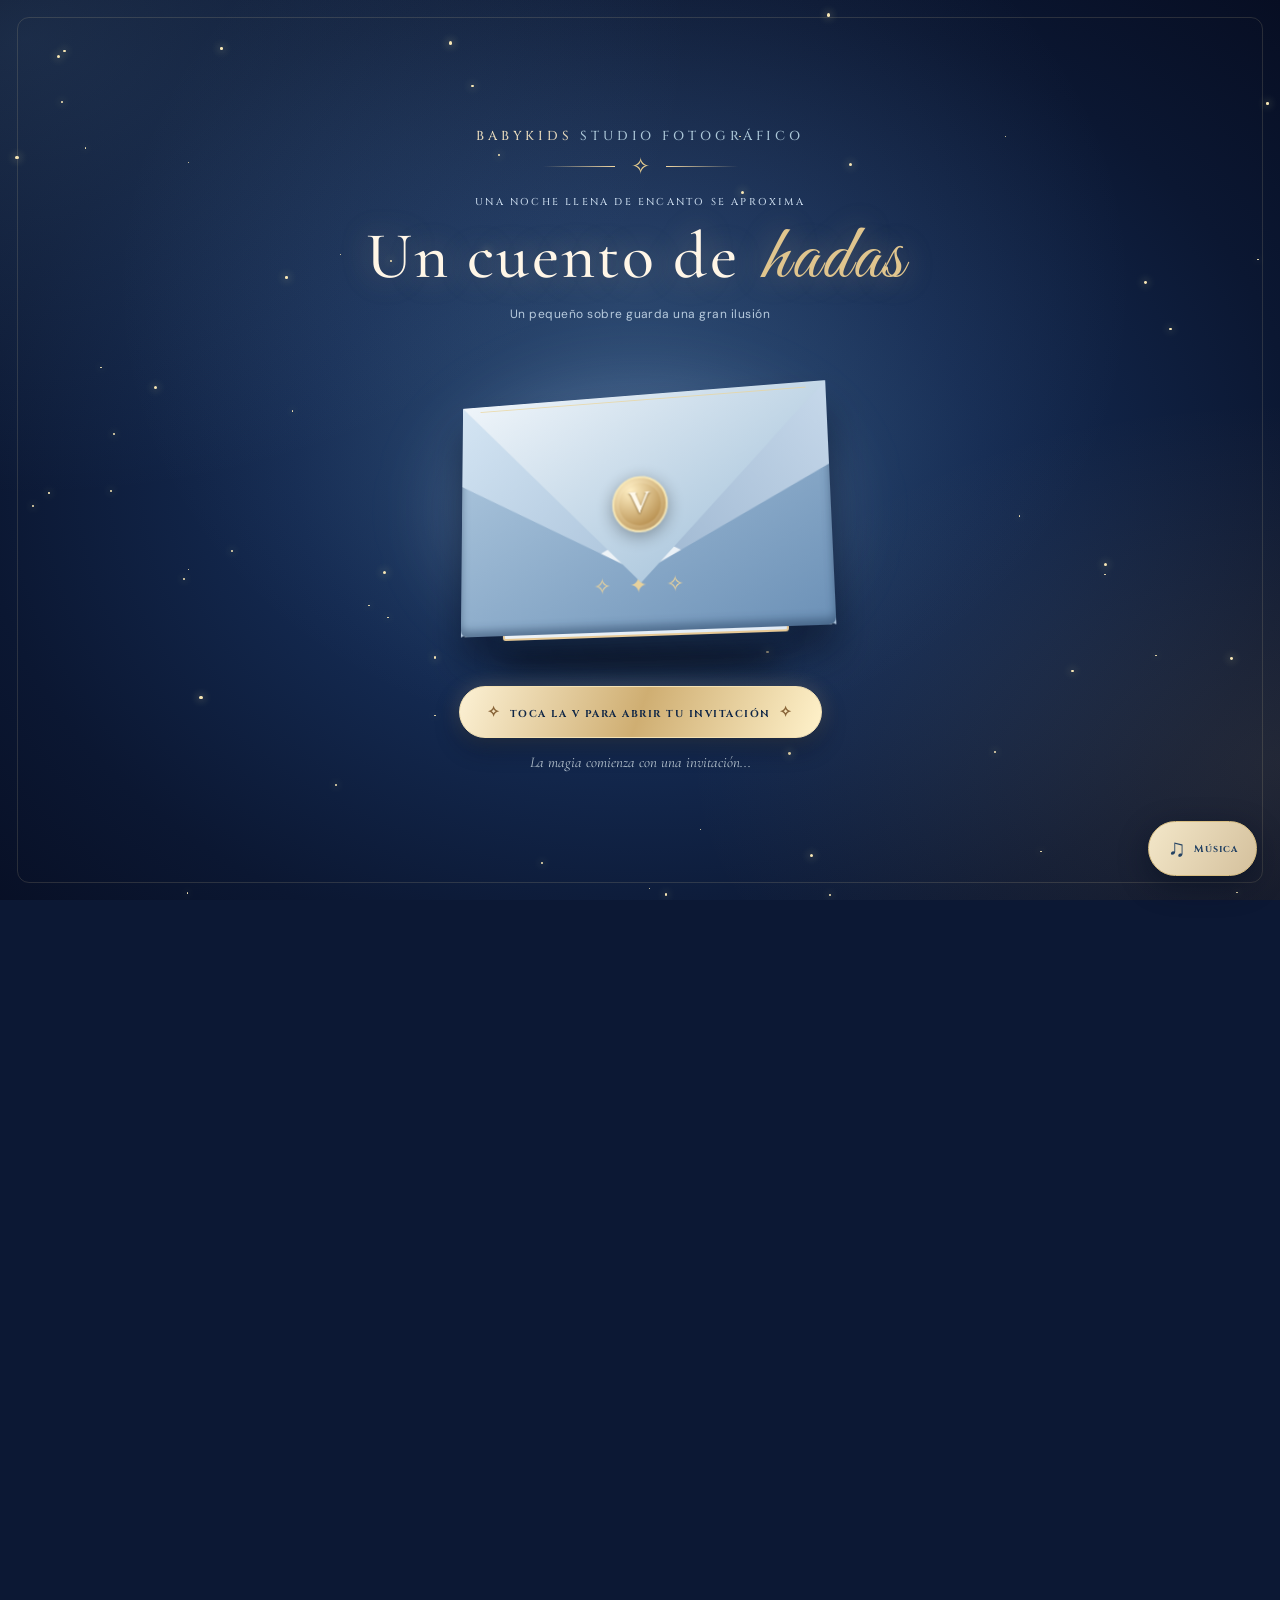
==== commit 209ed666: "Configurar portada de WhatsApp con URL absoluta y metadatos OG" ====
--- a/index.html
+++ b/index.html
@@ -10,8 +10,14 @@
   <meta property="og:site_name" content="BabyKids Studio Fotográfico">
   <meta property="og:title" content="Valentina Arcos Solís · Mis XV años">
   <meta property="og:description" content="Había una vez... una noche de cuento. Sábado 30 de enero de 2027 · 20:00 · Salón Turquesa II.">
-  <meta property="og:image" content="assets/img/preview-whatsapp.jpg">
+  <meta property="og:url" content="https://babykidsstudioec.github.io/XV-Valentina-Arcos-Solis/">
+  <meta property="og:image" content="https://babykidsstudioec.github.io/XV-Valentina-Arcos-Solis/assets/img/preview-whatsapp.jpg">
+  <meta property="og:image:secure_url" content="https://babykidsstudioec.github.io/XV-Valentina-Arcos-Solis/assets/img/preview-whatsapp.jpg">
+  <meta property="og:image:type" content="image/jpeg">
+  <meta property="og:image:width" content="1200">
+  <meta property="og:image:height" content="630">
   <meta name="twitter:card" content="summary_large_image">
+  <meta name="twitter:image" content="https://babykidsstudioec.github.io/XV-Valentina-Arcos-Solis/assets/img/preview-whatsapp.jpg">
   <link rel="preconnect" href="https://fonts.googleapis.com">
   <link rel="preconnect" href="https://fonts.gstatic.com" crossorigin>
   <link href="https://fonts.googleapis.com/css2?family=Cinzel:wght@400;500;600;700&family=DM+Sans:wght@400;500;600;700&family=Great+Vibes&family=Cormorant+Garamond:wght@400;500;600;700&display=swap" rel="stylesheet">
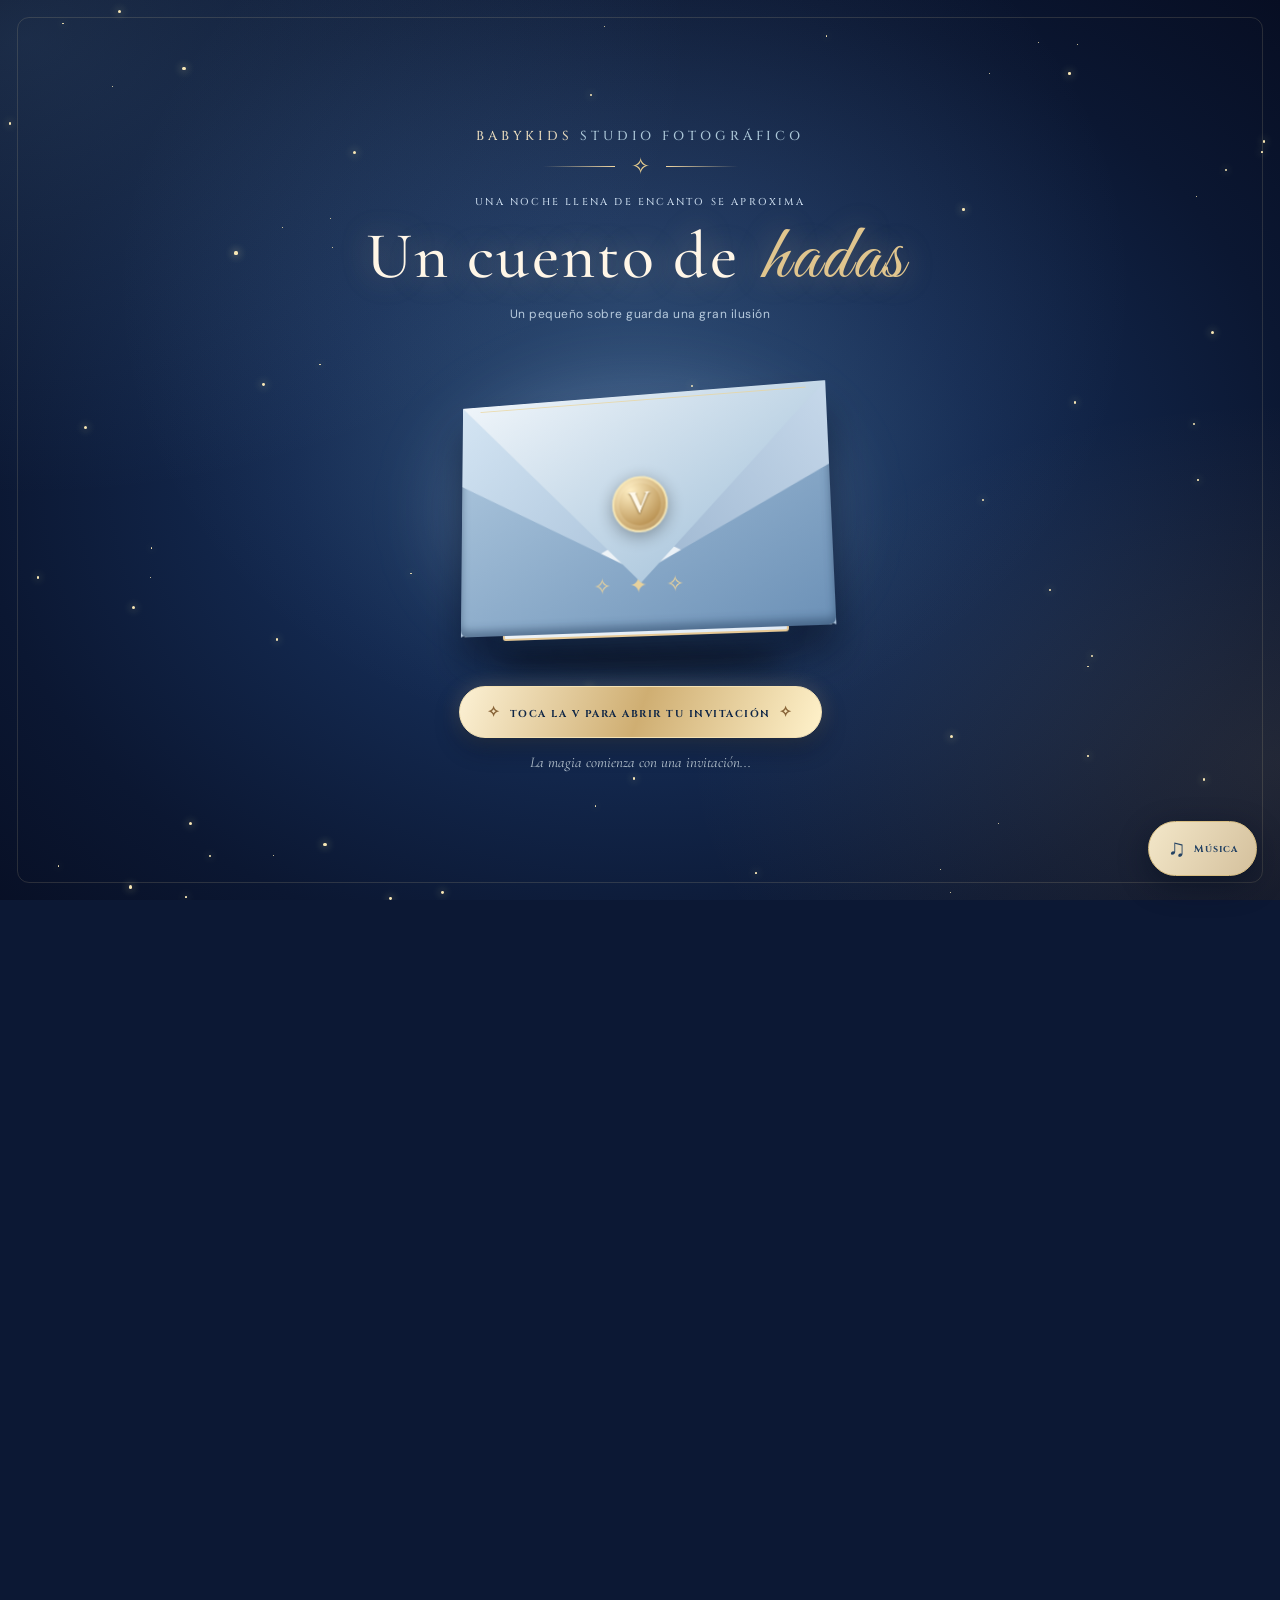
==== commit b7d11749: "Actualizar mapa y quitar indicación de inclinación de portada" ====
--- a/index.html
+++ b/index.html
@@ -94,7 +94,6 @@
           <div class="bottom-ribbon">UNA NOCHE PARA RECORDAR POR SIEMPRE</div>
         </div>
       </section>
-      <p class="interaction-hint" aria-hidden="true">✧ Inclina suavemente la tarjeta para descubrir su brillo ✧</p>
     </div>
 
 
@@ -141,12 +140,12 @@
         <p class="venue-place" id="place-name">Mall del Sol</p>
         <p class="venue-salon" id="venue-salon">SALÓN TURQUESA II</p>
         <p class="venue-instructions" id="venue-instructions">ⓘ &nbsp; Subir por los estacionamientos del restaurante Portela.</p>
-        <div class="map-preview" aria-label="Ilustración de ubicación aproximada del centro comercial">
+        <a class="map-preview map-photo" href="https://www.google.com/maps/search/?api=1&amp;query=Mall+del+Sol+Guayaquil+Ecuador" target="_blank" rel="noopener noreferrer" aria-label="Abrir la ubicación de Mall del Sol en Google Maps">
           <div class="map-lines" aria-hidden="true"></div>
           <span class="map-pin" aria-hidden="true">♕</span>
           <span class="map-text">MALL DEL SOL<br><small>Guayaquil, Ecuador</small></span>
-          <small class="map-disclaimer">Ilustración de referencia; abre el mapa para navegar</small>
-        </div>
+          <img class="map-image" src="assets/img/ubicacion-mall-sol.jpg" alt="Plano de Mall del Sol con marcador de ubicación" width="1536" height="1317" loading="lazy" onerror="this.hidden=true">
+        </a>
         <a class="lux-button filled venue-map" id="map-link" href="https://www.google.com/maps/search/?api=1&query=Mall+del+Sol+Guayaquil+Ecuador" target="_blank" rel="noopener noreferrer">⌖ &nbsp; VER UBICACIÓN &nbsp; ↗</a>
       </div>
       <div class="venue-coach-stage premium-object-stage" id="venue-coach-stage">
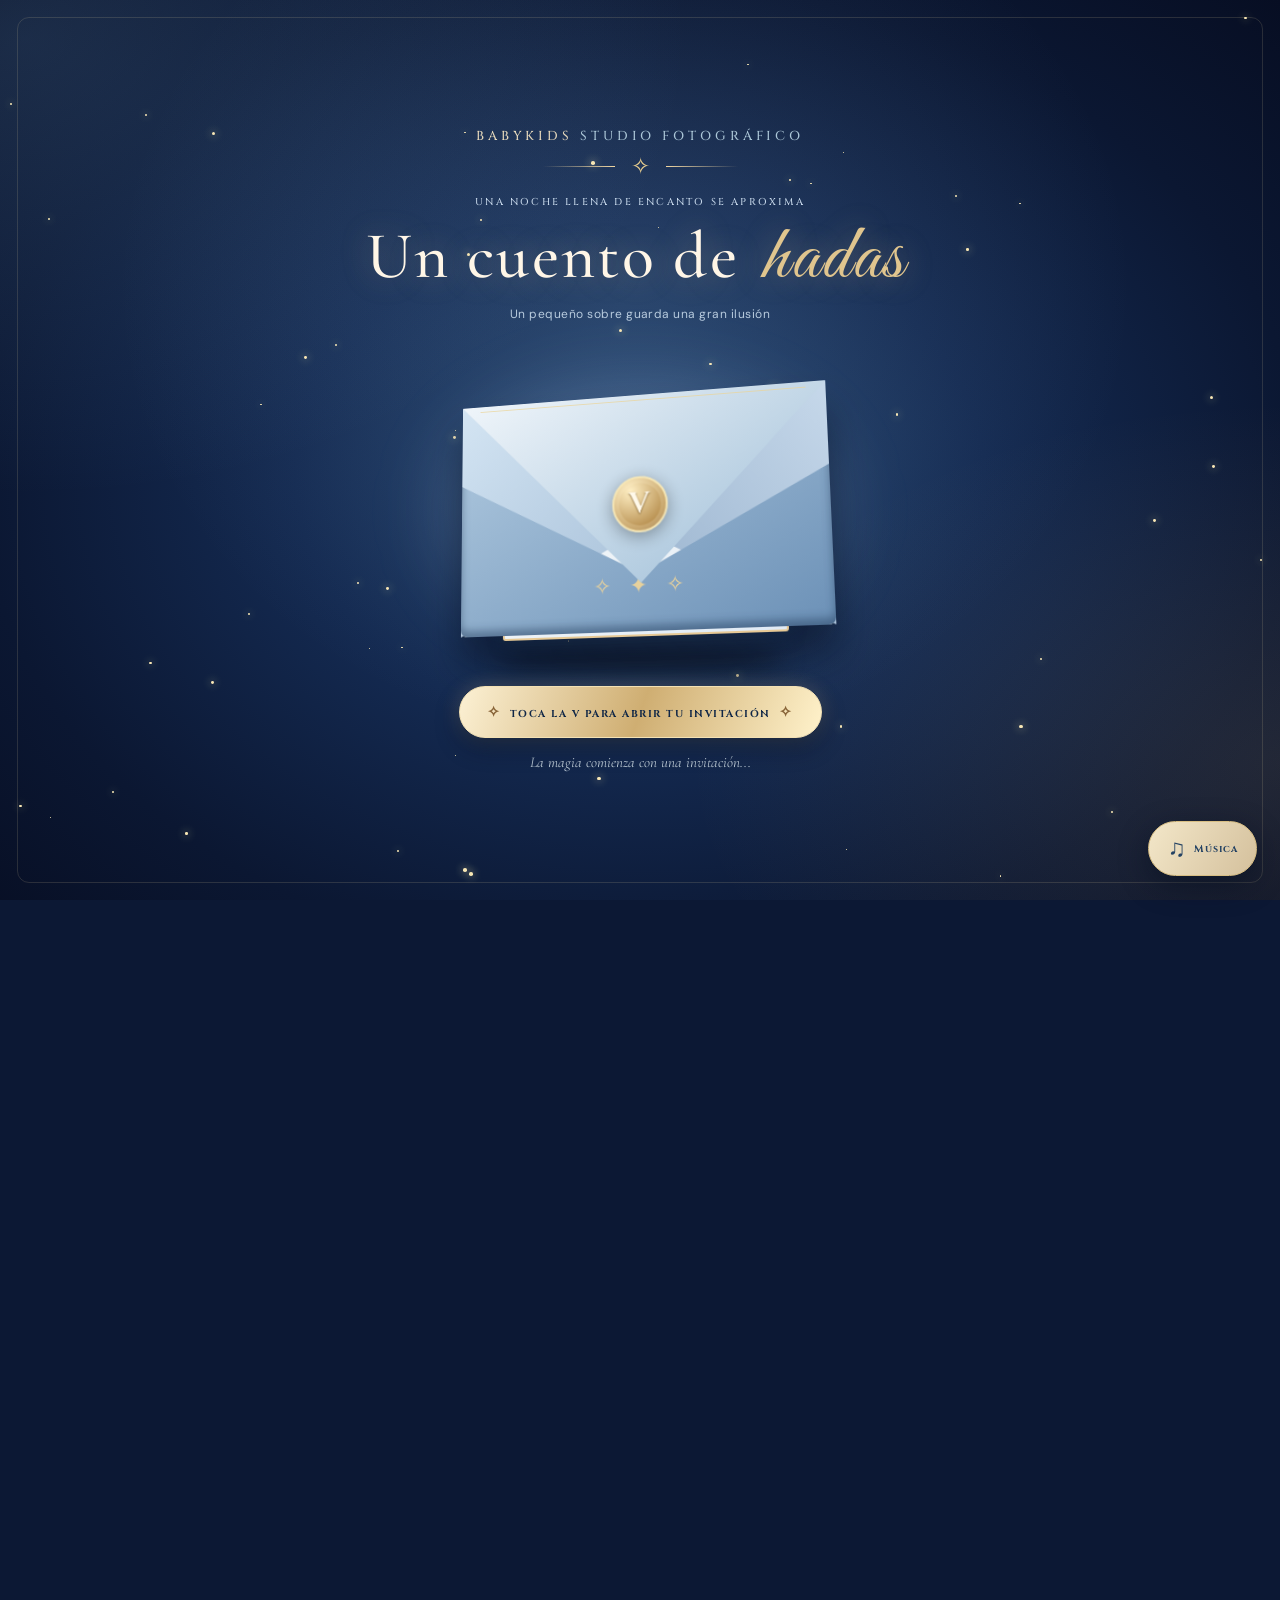
==== commit c9f92034: "Cambiar música por la versión completa de Valentina" ====
--- a/index.html
+++ b/index.html
@@ -64,7 +64,7 @@
 
   <div class="floating-sparkles" id="floating-sparkles" aria-hidden="true"></div>
   <button class="music-fab" id="music-toggle" aria-label="Activar música" aria-pressed="false"><span class="music-icon">♫</span><span id="music-text">Música</span></button>
-  <audio id="music" loop preload="none" src="assets/audio/vals-cuento-de-hadas-original.mp3"></audio>
+  <audio id="music" loop preload="none" src="assets/audio/musica-valentina-completa.mp3"></audio>
 
   <!-- INTERIOR: portada física 3D con capas, sombra y movimiento táctil -->
   <main class="main" id="main">
--- a/styles.css
+++ b/styles.css
@@ -552,3 +552,123 @@
     padding: 0 8px;
   }
 }
+
+
+/* BABYKIDS XV VALENTINA — Actualización para celulares: botón dorado más compacto. */
+@media (max-width:680px) {
+  .gate .open-cta {
+    width:min(82vw,270px);
+    max-width:calc(100vw - 48px);
+    min-height:38px;
+    padding:7px 8px;
+    font-size:8px;
+    line-height:1.25;
+    letter-spacing:.03em;
+    border-radius:999px;
+  }
+  .gate .open-cta .button-star {
+    font-size:10px;
+    margin:0 1px;
+  }
+}
+
+/* Nueva imagen del Mall del Sol. Se conserva el mapa ilustrado como respaldo
+   hasta que se cargue el archivo ubicacion-mall-sol.jpg. */
+.map-preview.map-photo {
+  position:relative;
+  display:block;
+  height:auto;
+  min-height:230px;
+  aspect-ratio:1536 / 1317;
+  padding:0;
+  overflow:hidden;
+  border:1px solid #d4e1ed;
+  border-radius:16px;
+  text-decoration:none;
+  background:#e4edf7;
+}
+.map-preview.map-photo .map-image {
+  position:absolute;
+  inset:0;
+  z-index:3;
+  display:block;
+  width:100%;
+  height:100%;
+  object-fit:contain;
+}
+.map-preview.map-photo .map-image[hidden]{display:none!important}
+@media (max-width:680px) {
+  .map-preview.map-photo {
+    height:auto;
+    margin:22px auto;
+    min-height:0;
+  }
+}
+
+/* Código de vestimenta: títulos legibles y celeste destacado. */
+.attire-section .attire-columns > div {min-width:0}
+.attire-section .attire-columns strong {
+  display:block;
+  font-family:var(--royalfont);
+  font-size:14px;
+  font-weight:700;
+  letter-spacing:.15em;
+  line-height:1.5;
+  color:#29476d;
+  text-shadow:0 1px 0 #fff, 0 1px 6px rgba(55,98,145,.12);
+}
+.attire-section .attire-columns strong::after {
+  content:'';
+  display:block;
+  width:72%;
+  max-width:125px;
+  height:1px;
+  margin:7px auto 0;
+  background:linear-gradient(90deg,transparent,#9cafc3,transparent);
+}
+.attire-section .attire-columns p {
+  font-family:var(--serif);
+  font-size:21px;
+  font-style:italic;
+  font-weight:500;
+  line-height:1.3;
+  color:#36557b;
+}
+.attire-section .attire-columns p.special {
+  font-family:var(--serif);
+  font-size:24px;
+  font-style:italic;
+  font-weight:700;
+  line-height:1.22;
+  color:#4075aa;
+  text-shadow:0 1px 1px rgba(255,255,255,.92), 0 2px 7px rgba(75,130,185,.16);
+}
+.attire-section .attire-columns small {color:#57708e}
+@media (max-width:680px) {
+  .attire-section .attire-columns {
+    grid-template-columns:repeat(3,minmax(0,1fr));
+    gap:6px;
+  }
+  .attire-section .attire-columns strong {
+    font-size:clamp(8px,2.35vw,11px);
+    letter-spacing:.065em;
+    line-height:1.3;
+  }
+  .attire-section .attire-columns strong::after {
+    width:76%;
+    margin-top:5px;
+  }
+  .attire-section .attire-columns p {
+    font-size:clamp(15px,4vw,18px);
+    line-height:1.28;
+    margin-top:10px;
+  }
+  .attire-section .attire-columns p.special {
+    font-size:clamp(17px,4.4vw,20px);
+    font-weight:700;
+    line-height:1.25;
+  }
+  .attire-section .attire-columns small {
+    font-size:clamp(11px,2.8vw,13px);
+  }
+}
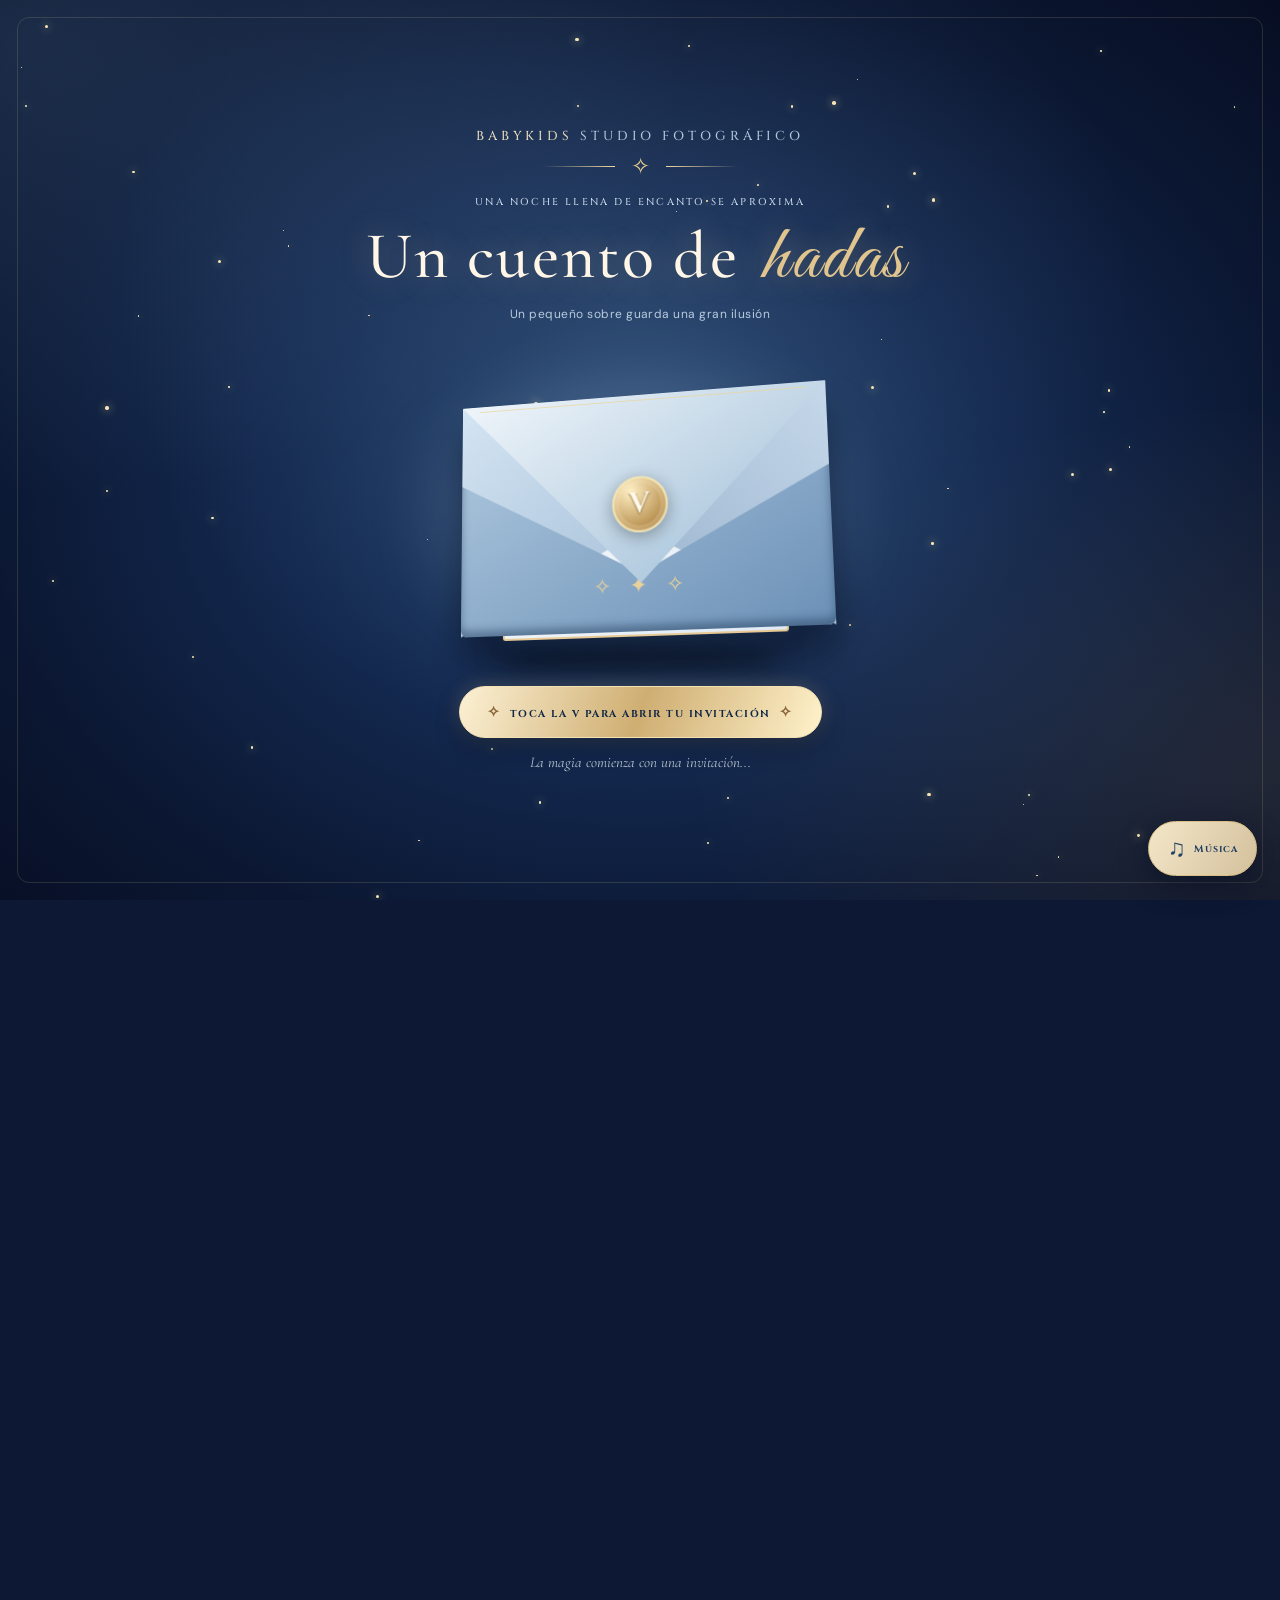
==== commit efcf52d0: "Cambiar texto de ejemplo del campo nombre a Nombre y apellido" ====
--- a/index.html
+++ b/index.html
@@ -215,7 +215,7 @@
         <p id="rsvp-cupo" class="cupo-label">Hemos reservado 1 cupo en su honor.</p>
         <div id="demo-notice" class="demo-notice">MODO DEMOSTRACIÓN: el formulario todavía no guarda respuestas en Google Sheets. Para activarlo, configura una hoja exclusiva para este evento.</div>
         <form id="rsvp-form" autocomplete="on" novalidate>
-          <div class="form-group"><label for="guest-name">NOMBRE Y APELLIDO</label><input id="guest-name" name="guestName" autocomplete="name" placeholder="Tu nombre completo" maxlength="90" required></div>
+          <div class="form-group"><label for="guest-name">NOMBRE Y APELLIDO</label><input id="guest-name" name="guestName" autocomplete="name" placeholder="Nombre y apellido" maxlength="90" required></div>
           <div class="form-group"><label for="attendance">ASISTENCIA</label><select id="attendance" name="attendance" required><option value="">Selecciona una opción</option><option value="si">Sí, asistiré</option><option value="no">No podré asistir</option></select></div>
           <div class="form-group" id="count-field" hidden><label for="guest-count">NÚMERO DE ASISTENTES</label><select id="guest-count" name="guestCount"></select><small id="count-note">Solo los cupos indicados para esta invitación.</small></div>
           <div class="form-group"><label for="note">MENSAJE PARA VALENTINA <span class="optional">(OPCIONAL)</span></label><textarea id="note" maxlength="220" rows="3" placeholder="Escribe unas palabras para Valentina..."></textarea></div>
